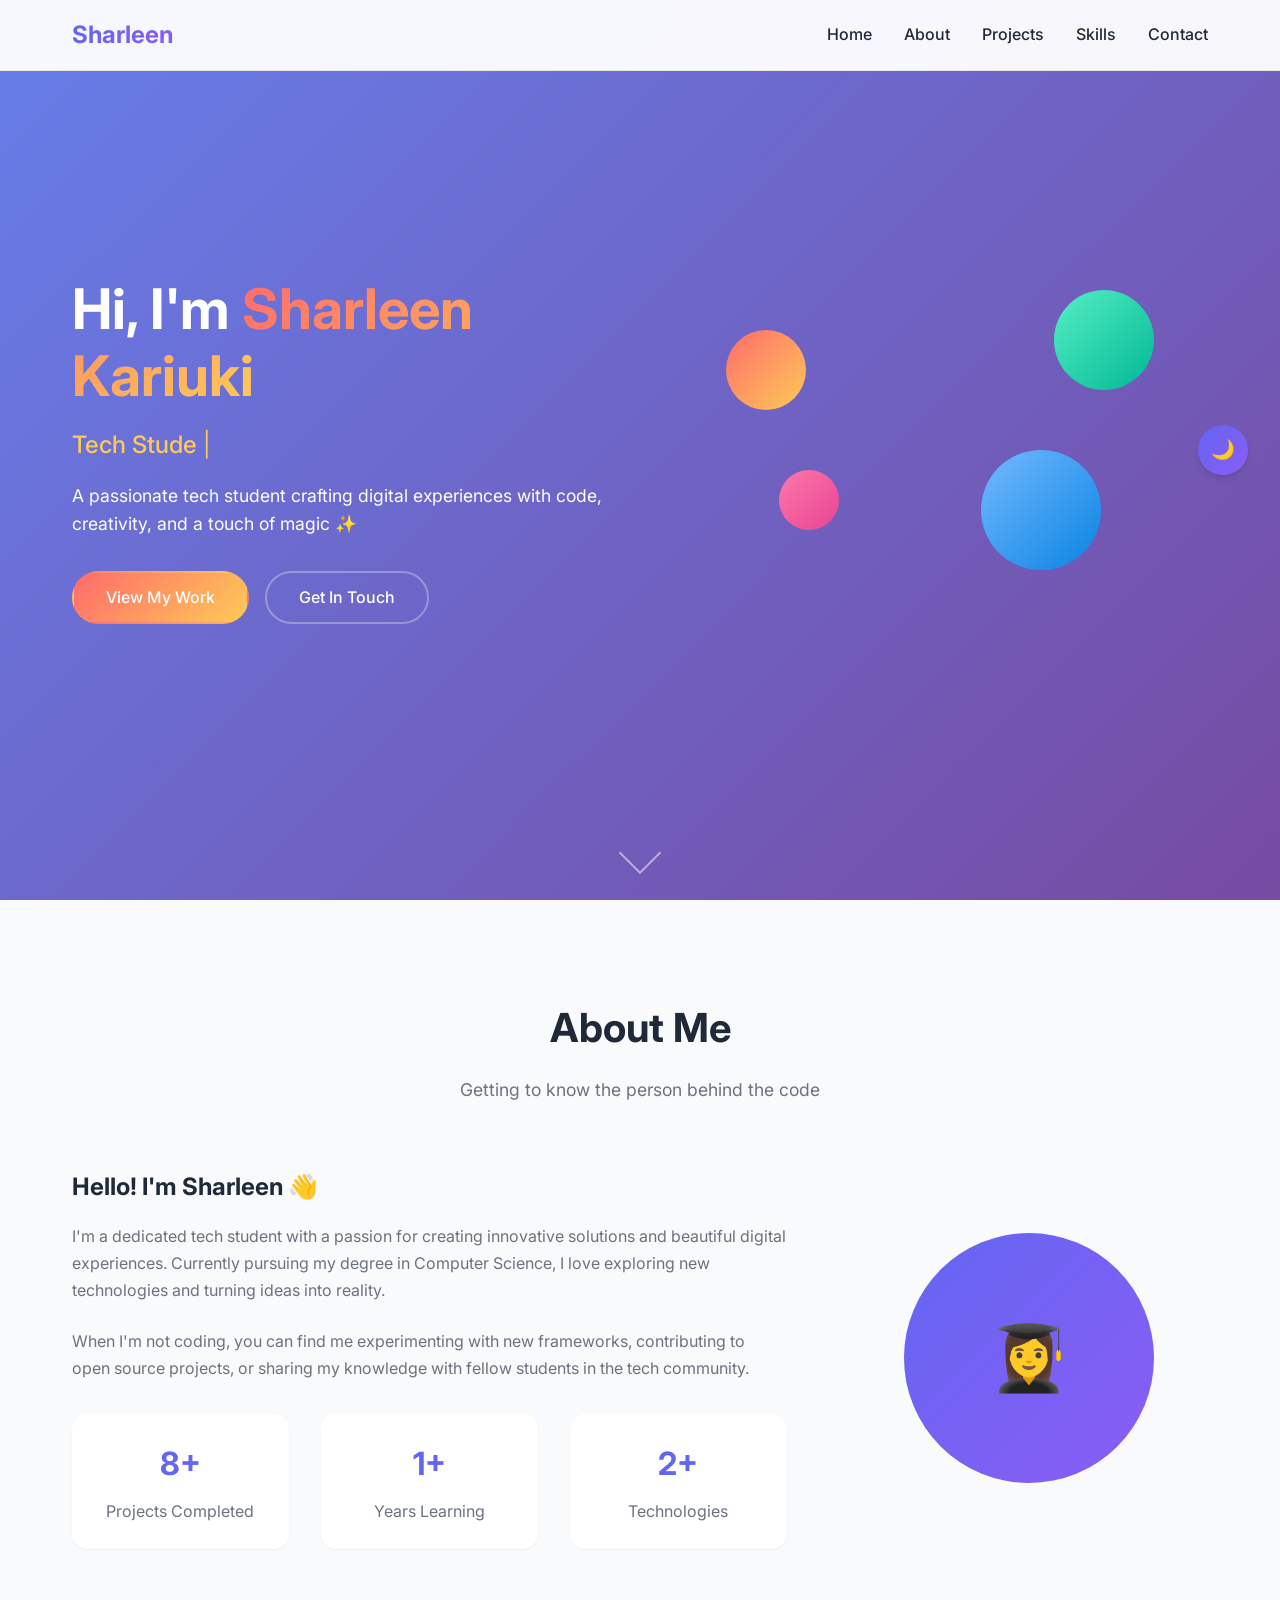
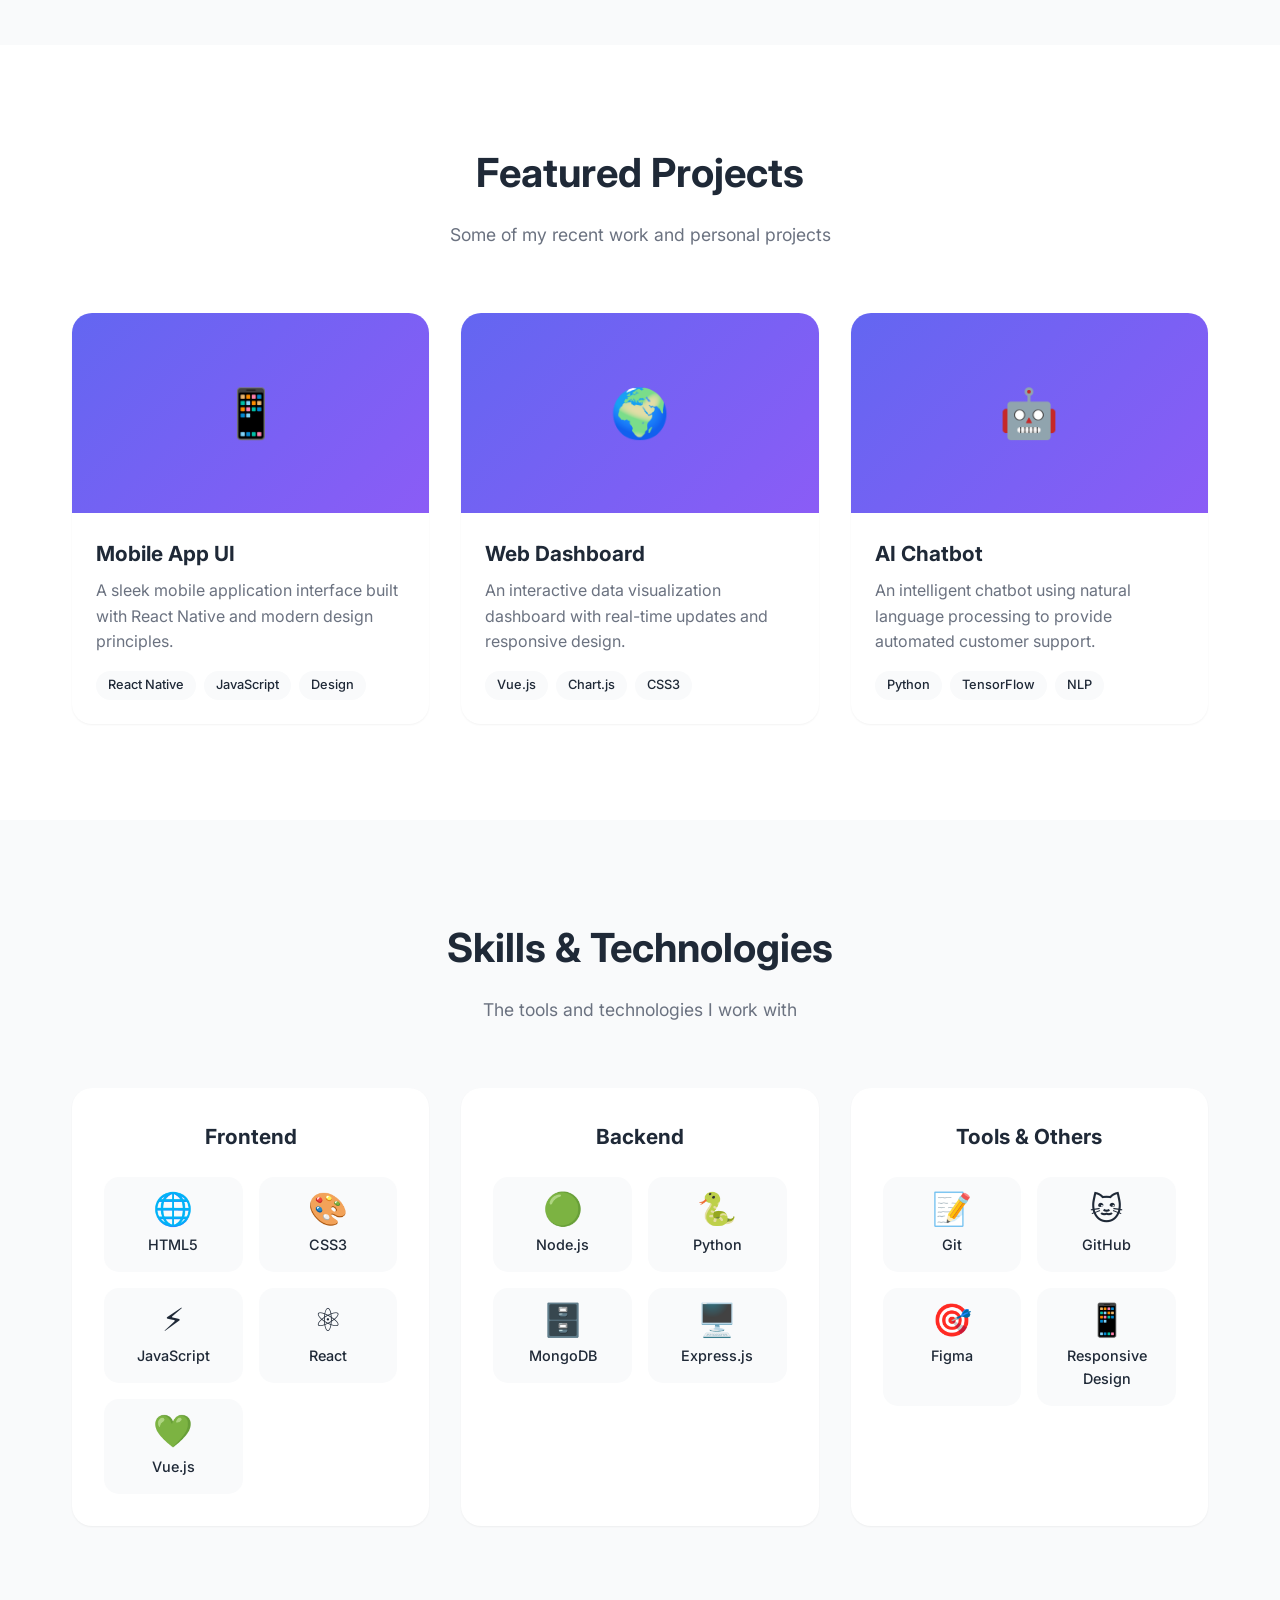
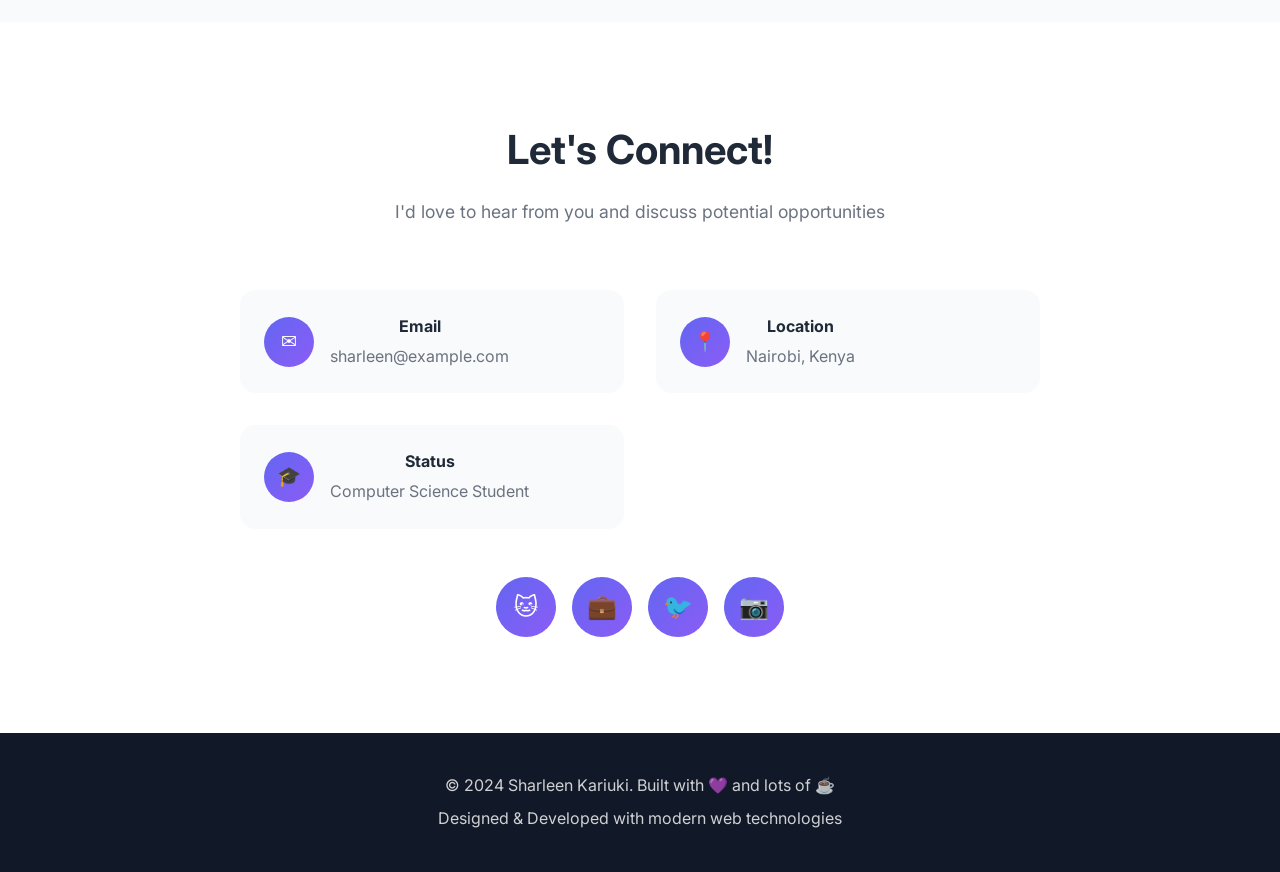
==== index.html @ a19743d8 "Complete modern portfolio website with animations and responsive design Co-authored-by: Sharleen-Kar" ====
<!DOCTYPE html>
<html lang="en">
<head>
    <meta charset="UTF-8">
    <meta name="viewport" content="width=device-width, initial-scale=1.0">
    <title>Sharleen Kariuki - Tech Student Portfolio</title>
    <link rel="stylesheet" href="styles.css">
    <link rel="preconnect" href="https://fonts.googleapis.com">
    <link rel="preconnect" href="https://fonts.gstatic.com" crossorigin>
    <link href="https://fonts.googleapis.com/css2?family=Inter:wght@300;400;500;600;700&display=swap" rel="stylesheet">
    <link rel="stylesheet" href="https://cdnjs.cloudflare.com/ajax/libs/font-awesome/6.0.0/css/all.min.css">
    <style>
        /* Fallback icons using Unicode symbols */
        .fab, .fas { font-family: system-ui, -apple-system, sans-serif; }
        .fa-html5:before { content: "🌐"; }
        .fa-css3-alt:before { content: "🎨"; }
        .fa-js:before { content: "⚡"; }
        .fa-react:before { content: "⚛️"; }
        .fa-vue:before { content: "💚"; }
        .fa-node-js:before { content: "🟢"; }
        .fa-python:before { content: "🐍"; }
        .fa-database:before { content: "🗄️"; }
        .fa-server:before { content: "🖥️"; }
        .fa-git-alt:before { content: "📝"; }
        .fa-github:before { content: "🐱"; }
        .fa-figma:before { content: "🎯"; }
        .fa-mobile-alt:before { content: "📱"; }
        .fa-globe:before { content: "🌍"; }
        .fa-robot:before { content: "🤖"; }
        .fa-envelope:before { content: "✉️"; }
        .fa-map-marker-alt:before { content: "📍"; }
        .fa-graduation-cap:before { content: "🎓"; }
        .fa-linkedin:before { content: "💼"; }
        .fa-twitter:before { content: "🐦"; }
        .fa-instagram:before { content: "📷"; }
        .fa-external-link-alt:before { content: "↗️"; }
        .fa-user-graduate:before { content: "👩‍🎓"; }
        .fa-arrow-up:before { content: "↑"; }
        .fa-moon:before { content: "🌙"; }
        .fa-sun:before { content: "☀️"; }
    </style>
</head>
<body>
    <!-- Navigation -->
    <nav class="navbar">
        <div class="nav-container">
            <div class="nav-logo">
                <span class="logo-text">Sharleen</span>
            </div>
            <ul class="nav-menu">
                <li class="nav-item">
                    <a href="#home" class="nav-link">Home</a>
                </li>
                <li class="nav-item">
                    <a href="#about" class="nav-link">About</a>
                </li>
                <li class="nav-item">
                    <a href="#projects" class="nav-link">Projects</a>
                </li>
                <li class="nav-item">
                    <a href="#skills" class="nav-link">Skills</a>
                </li>
                <li class="nav-item">
                    <a href="#contact" class="nav-link">Contact</a>
                </li>
            </ul>
            <div class="hamburger">
                <span class="bar"></span>
                <span class="bar"></span>
                <span class="bar"></span>
            </div>
        </div>
    </nav>

    <!-- Hero Section -->
    <section id="home" class="hero">
        <div class="hero-container">
            <div class="hero-content">
                <h1 class="hero-title">
                    Hi, I'm <span class="gradient-text">Sharleen Kariuki</span>
                </h1>
                <div class="hero-subtitle">
                    <span class="typing-text"></span>
                    <span class="cursor">|</span>
                </div>
                <p class="hero-description">
                    A passionate tech student crafting digital experiences with code, creativity, and a touch of magic ✨
                </p>
                <div class="hero-buttons">
                    <a href="#projects" class="btn btn-primary">View My Work</a>
                    <a href="#contact" class="btn btn-secondary">Get In Touch</a>
                </div>
            </div>
            <div class="hero-visual">
                <div class="floating-shapes">
                    <div class="shape shape-1"></div>
                    <div class="shape shape-2"></div>
                    <div class="shape shape-3"></div>
                    <div class="shape shape-4"></div>
                </div>
            </div>
        </div>
        <div class="scroll-indicator">
            <div class="scroll-arrow"></div>
        </div>
    </section>

    <!-- About Section -->
    <section id="about" class="about">
        <div class="container">
            <div class="section-header">
                <h2 class="section-title">About Me</h2>
                <p class="section-subtitle">Getting to know the person behind the code</p>
            </div>
            <div class="about-content">
                <div class="about-text">
                    <h3>Hello! I'm Sharleen 👋</h3>
                    <p>
                        I'm a dedicated tech student with a passion for creating innovative solutions and beautiful digital experiences. 
                        Currently pursuing my degree in Computer Science, I love exploring new technologies and turning ideas into reality.
                    </p>
                    <p>
                        When I'm not coding, you can find me experimenting with new frameworks, contributing to open source projects, 
                        or sharing my knowledge with fellow students in the tech community.
                    </p>
                    <div class="about-stats">
                        <div class="stat">
                            <h4>15+</h4>
                            <p>Projects Completed</p>
                        </div>
                        <div class="stat">
                            <h4>3+</h4>
                            <p>Years Learning</p>
                        </div>
                        <div class="stat">
                            <h4>5+</h4>
                            <p>Technologies</p>
                        </div>
                    </div>
                </div>
                <div class="about-image">
                    <div class="image-placeholder">
                        <i class="fas fa-user-graduate"></i>
                    </div>
                </div>
            </div>
        </div>
    </section>

    <!-- Projects Section -->
    <section id="projects" class="projects">
        <div class="container">
            <div class="section-header">
                <h2 class="section-title">Featured Projects</h2>
                <p class="section-subtitle">Some of my recent work and personal projects</p>
            </div>
            <div class="projects-grid">
                <div class="project-card">
                    <div class="project-image">
                        <div class="project-overlay">
                            <div class="project-links">
                                <a href="#" class="project-link"><i class="fab fa-github"></i></a>
                                <a href="#" class="project-link"><i class="fas fa-external-link-alt"></i></a>
                            </div>
                        </div>
                        <div class="project-placeholder">
                            <i class="fas fa-mobile-alt"></i>
                        </div>
                    </div>
                    <div class="project-content">
                        <h3>Mobile App UI</h3>
                        <p>A sleek mobile application interface built with React Native and modern design principles.</p>
                        <div class="project-tech">
                            <span class="tech-tag">React Native</span>
                            <span class="tech-tag">JavaScript</span>
                            <span class="tech-tag">Design</span>
                        </div>
                    </div>
                </div>

                <div class="project-card">
                    <div class="project-image">
                        <div class="project-overlay">
                            <div class="project-links">
                                <a href="#" class="project-link"><i class="fab fa-github"></i></a>
                                <a href="#" class="project-link"><i class="fas fa-external-link-alt"></i></a>
                            </div>
                        </div>
                        <div class="project-placeholder">
                            <i class="fas fa-globe"></i>
                        </div>
                    </div>
                    <div class="project-content">
                        <h3>Web Dashboard</h3>
                        <p>An interactive data visualization dashboard with real-time updates and responsive design.</p>
                        <div class="project-tech">
                            <span class="tech-tag">Vue.js</span>
                            <span class="tech-tag">Chart.js</span>
                            <span class="tech-tag">CSS3</span>
                        </div>
                    </div>
                </div>

                <div class="project-card">
                    <div class="project-image">
                        <div class="project-overlay">
                            <div class="project-links">
                                <a href="#" class="project-link"><i class="fab fa-github"></i></a>
                                <a href="#" class="project-link"><i class="fas fa-external-link-alt"></i></a>
                            </div>
                        </div>
                        <div class="project-placeholder">
                            <i class="fas fa-robot"></i>
                        </div>
                    </div>
                    <div class="project-content">
                        <h3>AI Chatbot</h3>
                        <p>An intelligent chatbot using natural language processing to provide automated customer support.</p>
                        <div class="project-tech">
                            <span class="tech-tag">Python</span>
                            <span class="tech-tag">TensorFlow</span>
                            <span class="tech-tag">NLP</span>
                        </div>
                    </div>
                </div>
            </div>
        </div>
    </section>

    <!-- Skills Section -->
    <section id="skills" class="skills">
        <div class="container">
            <div class="section-header">
                <h2 class="section-title">Skills & Technologies</h2>
                <p class="section-subtitle">The tools and technologies I work with</p>
            </div>
            <div class="skills-grid">
                <div class="skill-category">
                    <h3>Frontend</h3>
                    <div class="skill-items">
                        <div class="skill-item">
                            <i class="fab fa-html5"></i>
                            <span>HTML5</span>
                        </div>
                        <div class="skill-item">
                            <i class="fab fa-css3-alt"></i>
                            <span>CSS3</span>
                        </div>
                        <div class="skill-item">
                            <i class="fab fa-js"></i>
                            <span>JavaScript</span>
                        </div>
                        <div class="skill-item">
                            <i class="fab fa-react"></i>
                            <span>React</span>
                        </div>
                        <div class="skill-item">
                            <i class="fab fa-vue"></i>
                            <span>Vue.js</span>
                        </div>
                    </div>
                </div>
                <div class="skill-category">
                    <h3>Backend</h3>
                    <div class="skill-items">
                        <div class="skill-item">
                            <i class="fab fa-node-js"></i>
                            <span>Node.js</span>
                        </div>
                        <div class="skill-item">
                            <i class="fab fa-python"></i>
                            <span>Python</span>
                        </div>
                        <div class="skill-item">
                            <i class="fas fa-database"></i>
                            <span>MongoDB</span>
                        </div>
                        <div class="skill-item">
                            <i class="fas fa-server"></i>
                            <span>Express.js</span>
                        </div>
                    </div>
                </div>
                <div class="skill-category">
                    <h3>Tools & Others</h3>
                    <div class="skill-items">
                        <div class="skill-item">
                            <i class="fab fa-git-alt"></i>
                            <span>Git</span>
                        </div>
                        <div class="skill-item">
                            <i class="fab fa-github"></i>
                            <span>GitHub</span>
                        </div>
                        <div class="skill-item">
                            <i class="fab fa-figma"></i>
                            <span>Figma</span>
                        </div>
                        <div class="skill-item">
                            <i class="fas fa-mobile-alt"></i>
                            <span>Responsive Design</span>
                        </div>
                    </div>
                </div>
            </div>
        </div>
    </section>

    <!-- Contact Section -->
    <section id="contact" class="contact">
        <div class="container">
            <div class="section-header">
                <h2 class="section-title">Let's Connect!</h2>
                <p class="section-subtitle">I'd love to hear from you and discuss potential opportunities</p>
            </div>
            <div class="contact-content">
                <div class="contact-info">
                    <div class="contact-item">
                        <i class="fas fa-envelope"></i>
                        <div>
                            <h4>Email</h4>
                            <p>sharleen@example.com</p>
                        </div>
                    </div>
                    <div class="contact-item">
                        <i class="fas fa-map-marker-alt"></i>
                        <div>
                            <h4>Location</h4>
                            <p>Nairobi, Kenya</p>
                        </div>
                    </div>
                    <div class="contact-item">
                        <i class="fas fa-graduation-cap"></i>
                        <div>
                            <h4>Status</h4>
                            <p>Computer Science Student</p>
                        </div>
                    </div>
                </div>
                <div class="social-links">
                    <a href="#" class="social-link">
                        <i class="fab fa-github"></i>
                    </a>
                    <a href="#" class="social-link">
                        <i class="fab fa-linkedin"></i>
                    </a>
                    <a href="#" class="social-link">
                        <i class="fab fa-twitter"></i>
                    </a>
                    <a href="#" class="social-link">
                        <i class="fab fa-instagram"></i>
                    </a>
                </div>
            </div>
        </div>
    </section>

    <!-- Footer -->
    <footer class="footer">
        <div class="container">
            <div class="footer-content">
                <p>&copy; 2024 Sharleen Kariuki. Built with 💜 and lots of ☕</p>
                <p>Designed & Developed with modern web technologies</p>
            </div>
        </div>
    </footer>

    <script src="script.js"></script>
</body>
</html>
---- styles.css ----
/* CSS Custom Properties */
:root {
    --primary-color: #6366f1;
    --secondary-color: #8b5cf6;
    --accent-color: #ec4899;
    --text-primary: #1f2937;
    --text-secondary: #6b7280;
    --text-light: #9ca3af;
    --bg-primary: #ffffff;
    --bg-secondary: #f9fafb;
    --bg-dark: #111827;
    --border-color: #e5e7eb;
    --shadow-sm: 0 1px 2px 0 rgb(0 0 0 / 0.05);
    --shadow-md: 0 4px 6px -1px rgb(0 0 0 / 0.1), 0 2px 4px -2px rgb(0 0 0 / 0.1);
    --shadow-lg: 0 10px 15px -3px rgb(0 0 0 / 0.1), 0 4px 6px -4px rgb(0 0 0 / 0.1);
    --shadow-xl: 0 20px 25px -5px rgb(0 0 0 / 0.1), 0 8px 10px -6px rgb(0 0 0 / 0.1);
    --gradient-primary: linear-gradient(135deg, var(--primary-color) 0%, var(--secondary-color) 100%);
    --gradient-accent: linear-gradient(135deg, var(--secondary-color) 0%, var(--accent-color) 100%);
    --transition: all 0.3s cubic-bezier(0.4, 0, 0.2, 1);
    --font-family: 'Inter', -apple-system, BlinkMacSystemFont, 'Segoe UI', Roboto, Oxygen, Ubuntu, Cantarell, sans-serif;
}

/* Reset and Base Styles */
* {
    margin: 0;
    padding: 0;
    box-sizing: border-box;
}

html {
    scroll-behavior: smooth;
}

body {
    font-family: var(--font-family);
    line-height: 1.6;
    color: var(--text-primary);
    background-color: var(--bg-primary);
    overflow-x: hidden;
}

.container {
    max-width: 1200px;
    margin: 0 auto;
    padding: 0 2rem;
}

/* Navigation */
.navbar {
    position: fixed;
    top: 0;
    width: 100%;
    background: rgba(255, 255, 255, 0.95);
    backdrop-filter: blur(10px);
    border-bottom: 1px solid var(--border-color);
    z-index: 1000;
    transition: var(--transition);
}

.navbar.scrolled {
    background: rgba(255, 255, 255, 0.98);
    box-shadow: var(--shadow-md);
}

.nav-container {
    max-width: 1200px;
    margin: 0 auto;
    padding: 0 2rem;
    display: flex;
    justify-content: space-between;
    align-items: center;
    height: 70px;
}

.logo-text {
    font-size: 1.5rem;
    font-weight: 700;
    background: var(--gradient-primary);
    -webkit-background-clip: text;
    -webkit-text-fill-color: transparent;
    background-clip: text;
}

.nav-menu {
    display: flex;
    list-style: none;
    gap: 2rem;
}

.nav-link {
    text-decoration: none;
    color: var(--text-primary);
    font-weight: 500;
    transition: var(--transition);
    position: relative;
}

.nav-link:hover {
    color: var(--primary-color);
}

.nav-link::after {
    content: '';
    position: absolute;
    bottom: -5px;
    left: 0;
    width: 0;
    height: 2px;
    background: var(--gradient-primary);
    transition: var(--transition);
}

.nav-link:hover::after {
    width: 100%;
}

.hamburger {
    display: none;
    flex-direction: column;
    cursor: pointer;
}

.bar {
    width: 25px;
    height: 3px;
    background-color: var(--text-primary);
    margin: 3px 0;
    transition: var(--transition);
}

/* Hero Section */
.hero {
    min-height: 100vh;
    display: flex;
    align-items: center;
    position: relative;
    background: linear-gradient(135deg, #667eea 0%, #764ba2 100%);
    color: white;
    overflow: hidden;
}

.hero-container {
    max-width: 1200px;
    margin: 0 auto;
    padding: 0 2rem;
    display: grid;
    grid-template-columns: 1fr 1fr;
    gap: 4rem;
    align-items: center;
}

.hero-title {
    font-size: 3.5rem;
    font-weight: 700;
    line-height: 1.2;
    margin-bottom: 1rem;
    animation: fadeInUp 0.8s ease-out;
}

.gradient-text {
    background: linear-gradient(135deg, #ff6b6b 0%, #feca57 100%);
    -webkit-background-clip: text;
    -webkit-text-fill-color: transparent;
    background-clip: text;
}

.hero-subtitle {
    font-size: 1.5rem;
    margin-bottom: 1.5rem;
    height: 2rem;
    animation: fadeInUp 0.8s ease-out 0.2s both;
}

.typing-text {
    color: #feca57;
    font-weight: 500;
}

.cursor {
    animation: blink 1s infinite;
    color: #feca57;
}

.hero-description {
    font-size: 1.1rem;
    margin-bottom: 2rem;
    opacity: 0.9;
    animation: fadeInUp 0.8s ease-out 0.4s both;
}

.hero-buttons {
    display: flex;
    gap: 1rem;
    animation: fadeInUp 0.8s ease-out 0.6s both;
}

.btn {
    display: inline-block;
    padding: 0.75rem 2rem;
    border-radius: 50px;
    text-decoration: none;
    font-weight: 500;
    transition: var(--transition);
    border: 2px solid transparent;
    cursor: pointer;
    text-align: center;
}

.btn-primary {
    background: linear-gradient(135deg, #ff6b6b 0%, #feca57 100%);
    color: white;
}

.btn-primary:hover {
    transform: translateY(-2px);
    box-shadow: var(--shadow-lg);
}

.btn-secondary {
    border: 2px solid rgba(255, 255, 255, 0.3);
    color: white;
}

.btn-secondary:hover {
    background: rgba(255, 255, 255, 0.1);
    transform: translateY(-2px);
}

/* Floating Shapes */
.hero-visual {
    position: relative;
    height: 400px;
    animation: fadeInRight 0.8s ease-out 0.8s both;
}

.floating-shapes {
    position: relative;
    width: 100%;
    height: 100%;
}

.shape {
    position: absolute;
    border-radius: 50%;
    animation: float 6s ease-in-out infinite;
}

.shape-1 {
    width: 80px;
    height: 80px;
    background: linear-gradient(135deg, #ff6b6b, #feca57);
    top: 20%;
    left: 10%;
    animation-delay: -1s;
}

.shape-2 {
    width: 120px;
    height: 120px;
    background: linear-gradient(135deg, #74b9ff, #0984e3);
    top: 50%;
    right: 20%;
    animation-delay: -3s;
}

.shape-3 {
    width: 60px;
    height: 60px;
    background: linear-gradient(135deg, #fd79a8, #e84393);
    bottom: 30%;
    left: 20%;
    animation-delay: -2s;
}

.shape-4 {
    width: 100px;
    height: 100px;
    background: linear-gradient(135deg, #55efc4, #00b894);
    top: 10%;
    right: 10%;
    animation-delay: -4s;
}

.scroll-indicator {
    position: absolute;
    bottom: 2rem;
    left: 50%;
    transform: translateX(-50%);
    animation: bounce 2s infinite;
}

.scroll-arrow {
    width: 30px;
    height: 30px;
    border: 2px solid rgba(255, 255, 255, 0.5);
    border-top: none;
    border-left: none;
    transform: rotate(45deg);
}

/* Section Styles */
.section-header {
    text-align: center;
    margin-bottom: 4rem;
}

.section-title {
    font-size: 2.5rem;
    font-weight: 700;
    margin-bottom: 1rem;
    color: var(--text-primary);
}

.section-subtitle {
    font-size: 1.1rem;
    color: var(--text-secondary);
    max-width: 600px;
    margin: 0 auto;
}

/* About Section */
.about {
    padding: 6rem 0;
    background: var(--bg-secondary);
}

.about-content {
    display: grid;
    grid-template-columns: 2fr 1fr;
    gap: 4rem;
    align-items: center;
}

.about-text h3 {
    font-size: 1.5rem;
    margin-bottom: 1rem;
    color: var(--text-primary);
}

.about-text p {
    margin-bottom: 1.5rem;
    color: var(--text-secondary);
    line-height: 1.7;
}

.about-stats {
    display: grid;
    grid-template-columns: repeat(3, 1fr);
    gap: 2rem;
    margin-top: 2rem;
}

.stat {
    text-align: center;
    padding: 1.5rem;
    background: white;
    border-radius: 15px;
    box-shadow: var(--shadow-sm);
    transition: var(--transition);
}

.stat:hover {
    transform: translateY(-5px);
    box-shadow: var(--shadow-md);
}

.stat h4 {
    font-size: 2rem;
    font-weight: 700;
    color: var(--primary-color);
    margin-bottom: 0.5rem;
}

.stat p {
    color: var(--text-secondary);
    margin: 0;
}

.about-image {
    display: flex;
    justify-content: center;
    align-items: center;
}

.image-placeholder {
    width: 250px;
    height: 250px;
    background: var(--gradient-primary);
    border-radius: 50%;
    display: flex;
    align-items: center;
    justify-content: center;
    color: white;
    font-size: 4rem;
    animation: pulse 2s ease-in-out infinite alternate;
}

/* Projects Section */
.projects {
    padding: 6rem 0;
}

.projects-grid {
    display: grid;
    grid-template-columns: repeat(auto-fit, minmax(350px, 1fr));
    gap: 2rem;
}

.project-card {
    background: white;
    border-radius: 20px;
    overflow: hidden;
    box-shadow: var(--shadow-sm);
    transition: var(--transition);
}

.project-card:hover {
    transform: translateY(-10px);
    box-shadow: var(--shadow-xl);
}

.project-image {
    position: relative;
    height: 200px;
    background: var(--gradient-primary);
    overflow: hidden;
}

.project-placeholder {
    display: flex;
    align-items: center;
    justify-content: center;
    height: 100%;
    color: white;
    font-size: 3rem;
}

.project-overlay {
    position: absolute;
    top: 0;
    left: 0;
    right: 0;
    bottom: 0;
    background: rgba(0, 0, 0, 0.8);
    display: flex;
    align-items: center;
    justify-content: center;
    opacity: 0;
    transition: var(--transition);
}

.project-card:hover .project-overlay {
    opacity: 1;
}

.project-links {
    display: flex;
    gap: 1rem;
}

.project-link {
    width: 50px;
    height: 50px;
    background: white;
    color: var(--text-primary);
    border-radius: 50%;
    display: flex;
    align-items: center;
    justify-content: center;
    text-decoration: none;
    font-size: 1.2rem;
    transition: var(--transition);
}

.project-link:hover {
    background: var(--primary-color);
    color: white;
    transform: scale(1.1);
}

.project-content {
    padding: 1.5rem;
}

.project-content h3 {
    font-size: 1.3rem;
    margin-bottom: 0.5rem;
    color: var(--text-primary);
}

.project-content p {
    color: var(--text-secondary);
    margin-bottom: 1rem;
    line-height: 1.6;
}

.project-tech {
    display: flex;
    flex-wrap: wrap;
    gap: 0.5rem;
}

.tech-tag {
    background: var(--bg-secondary);
    color: var(--text-primary);
    padding: 0.25rem 0.75rem;
    border-radius: 15px;
    font-size: 0.8rem;
    font-weight: 500;
}

/* Skills Section */
.skills {
    padding: 6rem 0;
    background: var(--bg-secondary);
}

.skills-grid {
    display: grid;
    grid-template-columns: repeat(auto-fit, minmax(300px, 1fr));
    gap: 2rem;
}

.skill-category {
    background: white;
    padding: 2rem;
    border-radius: 20px;
    box-shadow: var(--shadow-sm);
    transition: var(--transition);
}

.skill-category:hover {
    transform: translateY(-5px);
    box-shadow: var(--shadow-md);
}

.skill-category h3 {
    font-size: 1.3rem;
    margin-bottom: 1.5rem;
    color: var(--text-primary);
    text-align: center;
}

.skill-items {
    display: grid;
    grid-template-columns: repeat(auto-fit, minmax(120px, 1fr));
    gap: 1rem;
}

.skill-item {
    display: flex;
    flex-direction: column;
    align-items: center;
    padding: 1rem;
    border-radius: 15px;
    background: var(--bg-secondary);
    transition: var(--transition);
    cursor: pointer;
}

.skill-item:hover {
    background: var(--gradient-primary);
    color: white;
    transform: scale(1.05);
}

.skill-item i {
    font-size: 2rem;
    margin-bottom: 0.5rem;
}

.skill-item span {
    font-size: 0.9rem;
    font-weight: 500;
    text-align: center;
}

/* Contact Section */
.contact {
    padding: 6rem 0;
}

.contact-content {
    max-width: 800px;
    margin: 0 auto;
    text-align: center;
}

.contact-info {
    display: grid;
    grid-template-columns: repeat(auto-fit, minmax(250px, 1fr));
    gap: 2rem;
    margin-bottom: 3rem;
}

.contact-item {
    display: flex;
    align-items: center;
    gap: 1rem;
    padding: 1.5rem;
    background: var(--bg-secondary);
    border-radius: 15px;
    transition: var(--transition);
}

.contact-item:hover {
    transform: translateY(-3px);
    box-shadow: var(--shadow-md);
}

.contact-item i {
    width: 50px;
    height: 50px;
    background: var(--gradient-primary);
    color: white;
    border-radius: 50%;
    display: flex;
    align-items: center;
    justify-content: center;
    font-size: 1.2rem;
}

.contact-item h4 {
    color: var(--text-primary);
    margin-bottom: 0.25rem;
}

.contact-item p {
    color: var(--text-secondary);
    margin: 0;
}

.social-links {
    display: flex;
    justify-content: center;
    gap: 1rem;
}

.social-link {
    width: 60px;
    height: 60px;
    background: var(--gradient-primary);
    color: white;
    border-radius: 50%;
    display: flex;
    align-items: center;
    justify-content: center;
    text-decoration: none;
    font-size: 1.5rem;
    transition: var(--transition);
}

.social-link:hover {
    transform: scale(1.1) rotate(5deg);
    box-shadow: var(--shadow-lg);
}

/* Footer */
.footer {
    padding: 2rem 0;
    background: var(--bg-dark);
    color: white;
    text-align: center;
}

.footer-content p {
    margin: 0.5rem 0;
    opacity: 0.8;
}

/* Animations */
@keyframes fadeInUp {
    from {
        opacity: 0;
        transform: translateY(30px);
    }
    to {
        opacity: 1;
        transform: translateY(0);
    }
}

@keyframes fadeInRight {
    from {
        opacity: 0;
        transform: translateX(30px);
    }
    to {
        opacity: 1;
        transform: translateX(0);
    }
}

@keyframes float {
    0%, 100% {
        transform: translateY(0px);
    }
    50% {
        transform: translateY(-20px);
    }
}

@keyframes bounce {
    0%, 20%, 50%, 80%, 100% {
        transform: translateX(-50%) translateY(0);
    }
    40% {
        transform: translateX(-50%) translateY(-10px);
    }
    60% {
        transform: translateX(-50%) translateY(-5px);
    }
}

@keyframes blink {
    0%, 50% {
        opacity: 1;
    }
    51%, 100% {
        opacity: 0;
    }
}

@keyframes pulse {
    0% {
        transform: scale(1);
    }
    100% {
        transform: scale(1.05);
    }
}

/* Intersection Observer Animations */
.fade-in {
    opacity: 0;
    transform: translateY(30px);
    transition: all 0.8s ease-out;
}

.fade-in.visible {
    opacity: 1;
    transform: translateY(0);
}

.slide-in-left {
    opacity: 0;
    transform: translateX(-50px);
    transition: all 0.8s ease-out;
}

.slide-in-left.visible {
    opacity: 1;
    transform: translateX(0);
}

.slide-in-right {
    opacity: 0;
    transform: translateX(50px);
    transition: all 0.8s ease-out;
}

.slide-in-right.visible {
    opacity: 1;
    transform: translateX(0);
}

/* Responsive Design */
@media (max-width: 768px) {
    .hamburger {
        display: flex;
    }
    
    .nav-menu {
        position: fixed;
        left: -100%;
        top: 70px;
        flex-direction: column;
        background-color: white;
        width: 100%;
        text-align: center;
        transition: 0.3s;
        box-shadow: var(--shadow-md);
        padding: 2rem 0;
    }
    
    .nav-menu.active {
        left: 0;
    }
    
    .hamburger.active .bar:nth-child(2) {
        opacity: 0;
    }
    
    .hamburger.active .bar:nth-child(1) {
        transform: translateY(8px) rotate(45deg);
    }
    
    .hamburger.active .bar:nth-child(3) {
        transform: translateY(-8px) rotate(-45deg);
    }
    
    .hero-container {
        grid-template-columns: 1fr;
        text-align: center;
        gap: 2rem;
    }
    
    .hero-title {
        font-size: 2.5rem;
    }
    
    .hero-subtitle {
        font-size: 1.2rem;
    }
    
    .about-content {
        grid-template-columns: 1fr;
        gap: 2rem;
        text-align: center;
    }
    
    .about-stats {
        grid-template-columns: 1fr;
    }
    
    .projects-grid {
        grid-template-columns: 1fr;
    }
    
    .skills-grid {
        grid-template-columns: 1fr;
    }
    
    .contact-info {
        grid-template-columns: 1fr;
    }
    
    .hero-buttons {
        flex-direction: column;
        align-items: center;
    }
    
    .btn {
        width: 200px;
    }
}
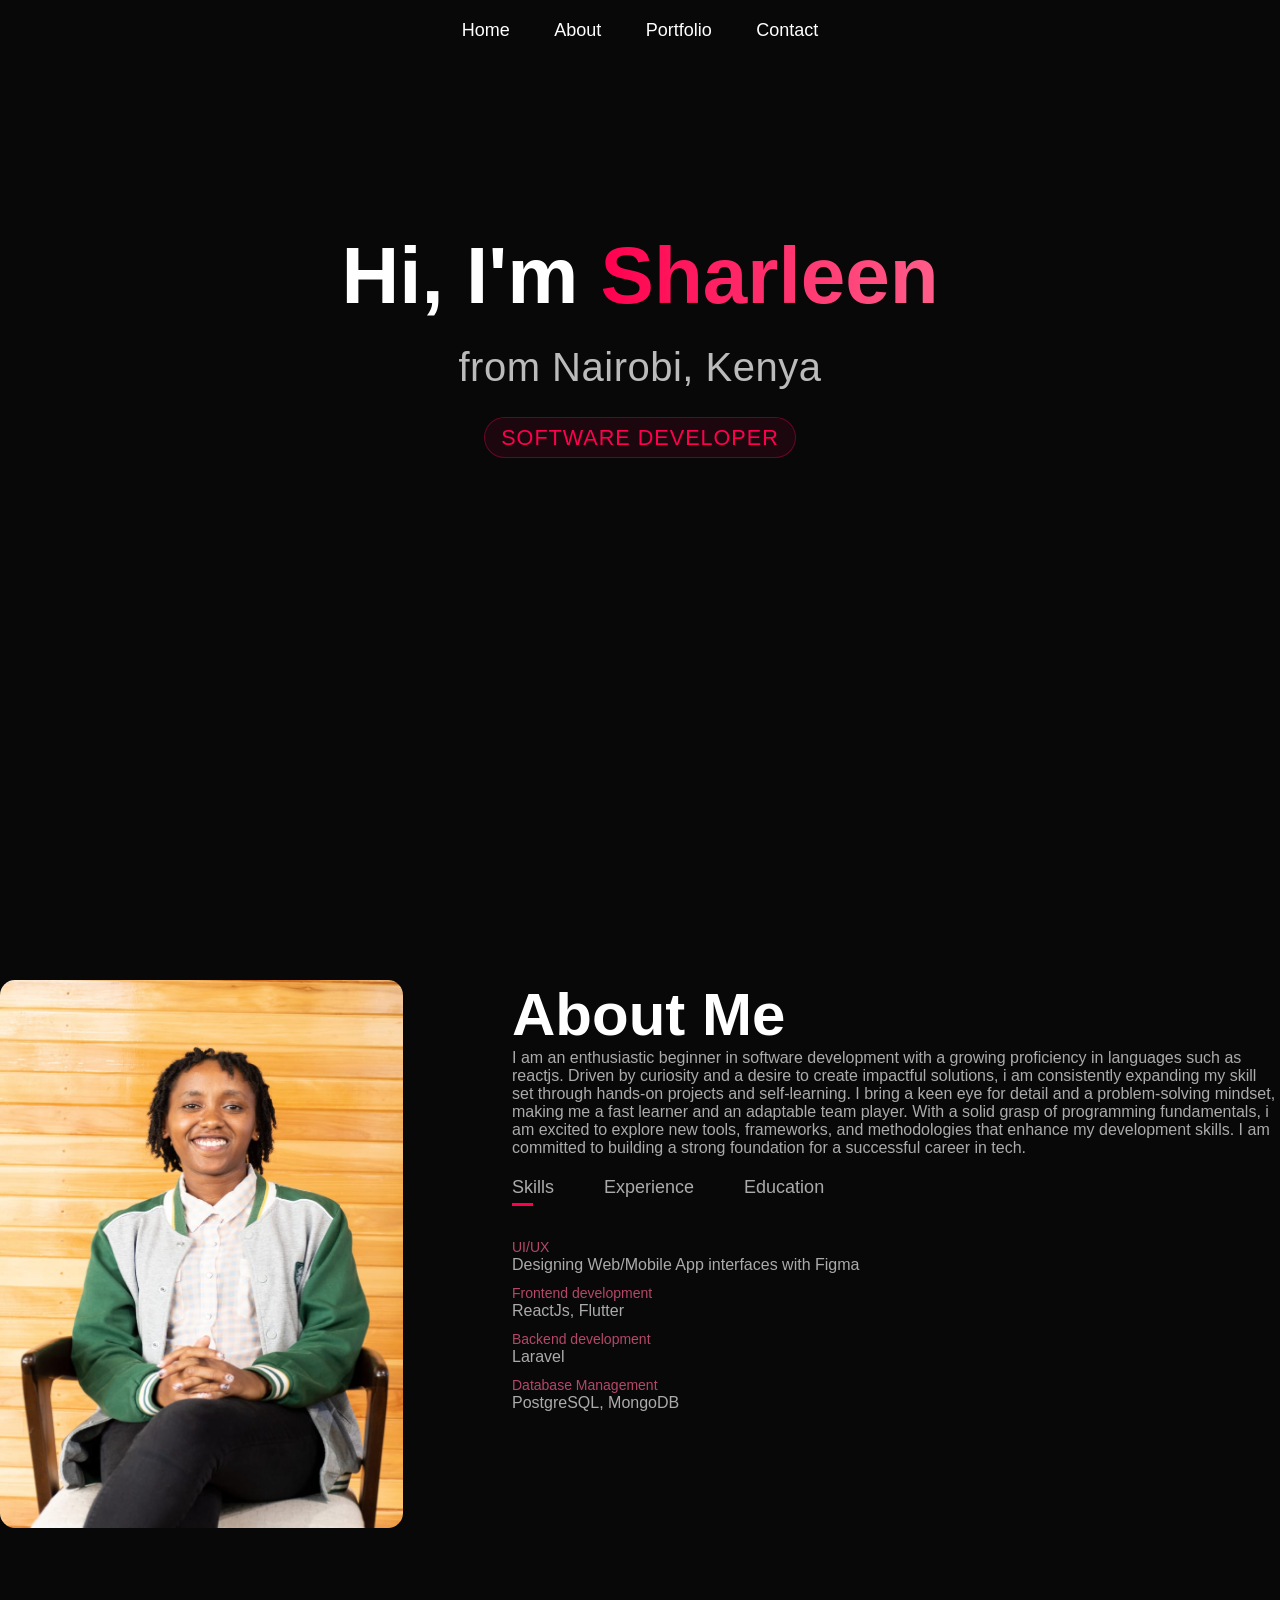
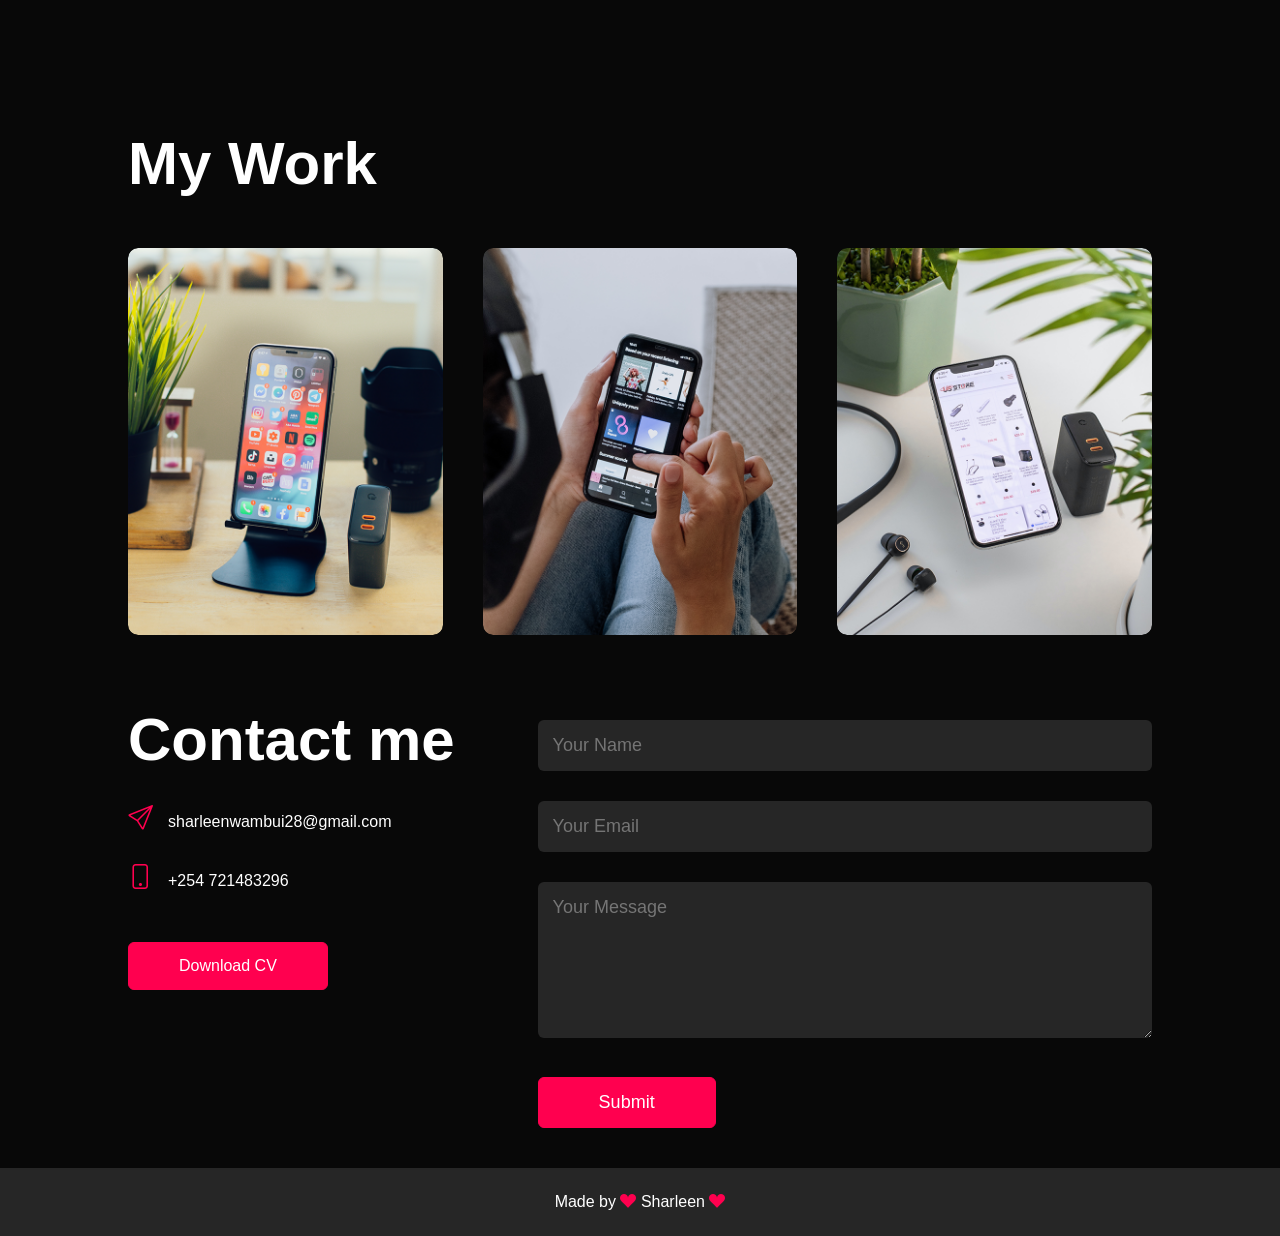
==== commit 046c83b5: "changed porfoli.html to index.html" ====
--- a/index.html
+++ b/index.html
@@ -1,370 +1,243 @@
-<!DOCTYPE html>
-<html lang="en">
-<head>
-    <meta charset="UTF-8">
-    <meta name="viewport" content="width=device-width, initial-scale=1.0">
-    <title>Sharleen Kariuki - Tech Student Portfolio</title>
-    <link rel="stylesheet" href="styles.css">
-    <link rel="preconnect" href="https://fonts.googleapis.com">
-    <link rel="preconnect" href="https://fonts.gstatic.com" crossorigin>
-    <link href="https://fonts.googleapis.com/css2?family=Inter:wght@300;400;500;600;700&display=swap" rel="stylesheet">
-    <link rel="stylesheet" href="https://cdnjs.cloudflare.com/ajax/libs/font-awesome/6.0.0/css/all.min.css">
-    <style>
-        /* Fallback icons using Unicode symbols */
-        .fab, .fas { font-family: system-ui, -apple-system, sans-serif; }
-        .fa-html5:before { content: "🌐"; }
-        .fa-css3-alt:before { content: "🎨"; }
-        .fa-js:before { content: "⚡"; }
-        .fa-react:before { content: "⚛️"; }
-        .fa-vue:before { content: "💚"; }
-        .fa-node-js:before { content: "🟢"; }
-        .fa-python:before { content: "🐍"; }
-        .fa-database:before { content: "🗄️"; }
-        .fa-server:before { content: "🖥️"; }
-        .fa-git-alt:before { content: "📝"; }
-        .fa-github:before { content: "🐱"; }
-        .fa-figma:before { content: "🎯"; }
-        .fa-mobile-alt:before { content: "📱"; }
-        .fa-globe:before { content: "🌍"; }
-        .fa-robot:before { content: "🤖"; }
-        .fa-envelope:before { content: "✉️"; }
-        .fa-map-marker-alt:before { content: "📍"; }
-        .fa-graduation-cap:before { content: "🎓"; }
-        .fa-linkedin:before { content: "💼"; }
-        .fa-twitter:before { content: "🐦"; }
-        .fa-instagram:before { content: "📷"; }
-        .fa-external-link-alt:before { content: "↗️"; }
-        .fa-user-graduate:before { content: "👩‍🎓"; }
-        .fa-arrow-up:before { content: "↑"; }
-        .fa-moon:before { content: "🌙"; }
-        .fa-sun:before { content: "☀️"; }
-    </style>
-</head>
-<body>
-    <!-- Navigation -->
-    <nav class="navbar">
-        <div class="nav-container">
-            <div class="nav-logo">
-                <span class="logo-text">Sharleen</span>
-            </div>
-            <ul class="nav-menu">
-                <li class="nav-item">
-                    <a href="#home" class="nav-link">Home</a>
-                </li>
-                <li class="nav-item">
-                    <a href="#about" class="nav-link">About</a>
-                </li>
-                <li class="nav-item">
-                    <a href="#projects" class="nav-link">Projects</a>
-                </li>
-                <li class="nav-item">
-                    <a href="#skills" class="nav-link">Skills</a>
-                </li>
-                <li class="nav-item">
-                    <a href="#contact" class="nav-link">Contact</a>
-                </li>
-            </ul>
-            <div class="hamburger">
-                <span class="bar"></span>
-                <span class="bar"></span>
-                <span class="bar"></span>
-            </div>
-        </div>
-    </nav>
-
-    <!-- Hero Section -->
-    <section id="home" class="hero">
-        <div class="hero-container">
-            <div class="hero-content">
-                <h1 class="hero-title">
-                    Hi, I'm <span class="gradient-text">Sharleen Kariuki</span>
-                </h1>
-                <div class="hero-subtitle">
-                    <span class="typing-text"></span>
-                    <span class="cursor">|</span>
-                </div>
-                <p class="hero-description">
-                    A passionate tech student crafting digital experiences with code, creativity, and a touch of magic ✨
-                </p>
-                <div class="hero-buttons">
-                    <a href="#projects" class="btn btn-primary">View My Work</a>
-                    <a href="#contact" class="btn btn-secondary">Get In Touch</a>
-                </div>
-            </div>
-            <div class="hero-visual">
-                <div class="floating-shapes">
-                    <div class="shape shape-1"></div>
-                    <div class="shape shape-2"></div>
-                    <div class="shape shape-3"></div>
-                    <div class="shape shape-4"></div>
-                </div>
-            </div>
-        </div>
-        <div class="scroll-indicator">
-            <div class="scroll-arrow"></div>
-        </div>
-    </section>
-
-    <!-- About Section -->
-    <section id="about" class="about">
-        <div class="container">
-            <div class="section-header">
-                <h2 class="section-title">About Me</h2>
-                <p class="section-subtitle">Getting to know the person behind the code</p>
-            </div>
-            <div class="about-content">
-                <div class="about-text">
-                    <h3>Hello! I'm Sharleen 👋</h3>
-                    <p>
-                        I'm a dedicated tech student with a passion for creating innovative solutions and beautiful digital experiences. 
-                        Currently pursuing my degree in Computer Science, I love exploring new technologies and turning ideas into reality.
-                    </p>
-                    <p>
-                        When I'm not coding, you can find me experimenting with new frameworks, contributing to open source projects, 
-                        or sharing my knowledge with fellow students in the tech community.
-                    </p>
-                    <div class="about-stats">
-                        <div class="stat">
-                            <h4>15+</h4>
-                            <p>Projects Completed</p>
-                        </div>
-                        <div class="stat">
-                            <h4>3+</h4>
-                            <p>Years Learning</p>
-                        </div>
-                        <div class="stat">
-                            <h4>5+</h4>
-                            <p>Technologies</p>
-                        </div>
-                    </div>
-                </div>
-                <div class="about-image">
-                    <div class="image-placeholder">
-                        <i class="fas fa-user-graduate"></i>
-                    </div>
-                </div>
-            </div>
-        </div>
-    </section>
-
-    <!-- Projects Section -->
-    <section id="projects" class="projects">
-        <div class="container">
-            <div class="section-header">
-                <h2 class="section-title">Featured Projects</h2>
-                <p class="section-subtitle">Some of my recent work and personal projects</p>
-            </div>
-            <div class="projects-grid">
-                <div class="project-card">
-                    <div class="project-image">
-                        <div class="project-overlay">
-                            <div class="project-links">
-                                <a href="#" class="project-link"><i class="fab fa-github"></i></a>
-                                <a href="#" class="project-link"><i class="fas fa-external-link-alt"></i></a>
-                            </div>
-                        </div>
-                        <div class="project-placeholder">
-                            <i class="fas fa-mobile-alt"></i>
-                        </div>
-                    </div>
-                    <div class="project-content">
-                        <h3>Mobile App UI</h3>
-                        <p>A sleek mobile application interface built with React Native and modern design principles.</p>
-                        <div class="project-tech">
-                            <span class="tech-tag">React Native</span>
-                            <span class="tech-tag">JavaScript</span>
-                            <span class="tech-tag">Design</span>
-                        </div>
-                    </div>
-                </div>
-
-                <div class="project-card">
-                    <div class="project-image">
-                        <div class="project-overlay">
-                            <div class="project-links">
-                                <a href="#" class="project-link"><i class="fab fa-github"></i></a>
-                                <a href="#" class="project-link"><i class="fas fa-external-link-alt"></i></a>
-                            </div>
-                        </div>
-                        <div class="project-placeholder">
-                            <i class="fas fa-globe"></i>
-                        </div>
-                    </div>
-                    <div class="project-content">
-                        <h3>Web Dashboard</h3>
-                        <p>An interactive data visualization dashboard with real-time updates and responsive design.</p>
-                        <div class="project-tech">
-                            <span class="tech-tag">Vue.js</span>
-                            <span class="tech-tag">Chart.js</span>
-                            <span class="tech-tag">CSS3</span>
-                        </div>
-                    </div>
-                </div>
-
-                <div class="project-card">
-                    <div class="project-image">
-                        <div class="project-overlay">
-                            <div class="project-links">
-                                <a href="#" class="project-link"><i class="fab fa-github"></i></a>
-                                <a href="#" class="project-link"><i class="fas fa-external-link-alt"></i></a>
-                            </div>
-                        </div>
-                        <div class="project-placeholder">
-                            <i class="fas fa-robot"></i>
-                        </div>
-                    </div>
-                    <div class="project-content">
-                        <h3>AI Chatbot</h3>
-                        <p>An intelligent chatbot using natural language processing to provide automated customer support.</p>
-                        <div class="project-tech">
-                            <span class="tech-tag">Python</span>
-                            <span class="tech-tag">TensorFlow</span>
-                            <span class="tech-tag">NLP</span>
-                        </div>
-                    </div>
-                </div>
-            </div>
-        </div>
-    </section>
-
-    <!-- Skills Section -->
-    <section id="skills" class="skills">
-        <div class="container">
-            <div class="section-header">
-                <h2 class="section-title">Skills & Technologies</h2>
-                <p class="section-subtitle">The tools and technologies I work with</p>
-            </div>
-            <div class="skills-grid">
-                <div class="skill-category">
-                    <h3>Frontend</h3>
-                    <div class="skill-items">
-                        <div class="skill-item">
-                            <i class="fab fa-html5"></i>
-                            <span>HTML5</span>
-                        </div>
-                        <div class="skill-item">
-                            <i class="fab fa-css3-alt"></i>
-                            <span>CSS3</span>
-                        </div>
-                        <div class="skill-item">
-                            <i class="fab fa-js"></i>
-                            <span>JavaScript</span>
-                        </div>
-                        <div class="skill-item">
-                            <i class="fab fa-react"></i>
-                            <span>React</span>
-                        </div>
-                        <div class="skill-item">
-                            <i class="fab fa-vue"></i>
-                            <span>Vue.js</span>
-                        </div>
-                    </div>
-                </div>
-                <div class="skill-category">
-                    <h3>Backend</h3>
-                    <div class="skill-items">
-                        <div class="skill-item">
-                            <i class="fab fa-node-js"></i>
-                            <span>Node.js</span>
-                        </div>
-                        <div class="skill-item">
-                            <i class="fab fa-python"></i>
-                            <span>Python</span>
-                        </div>
-                        <div class="skill-item">
-                            <i class="fas fa-database"></i>
-                            <span>MongoDB</span>
-                        </div>
-                        <div class="skill-item">
-                            <i class="fas fa-server"></i>
-                            <span>Express.js</span>
-                        </div>
-                    </div>
-                </div>
-                <div class="skill-category">
-                    <h3>Tools & Others</h3>
-                    <div class="skill-items">
-                        <div class="skill-item">
-                            <i class="fab fa-git-alt"></i>
-                            <span>Git</span>
-                        </div>
-                        <div class="skill-item">
-                            <i class="fab fa-github"></i>
-                            <span>GitHub</span>
-                        </div>
-                        <div class="skill-item">
-                            <i class="fab fa-figma"></i>
-                            <span>Figma</span>
-                        </div>
-                        <div class="skill-item">
-                            <i class="fas fa-mobile-alt"></i>
-                            <span>Responsive Design</span>
-                        </div>
-                    </div>
-                </div>
-            </div>
-        </div>
-    </section>
-
-    <!-- Contact Section -->
-    <section id="contact" class="contact">
-        <div class="container">
-            <div class="section-header">
-                <h2 class="section-title">Let's Connect!</h2>
-                <p class="section-subtitle">I'd love to hear from you and discuss potential opportunities</p>
-            </div>
-            <div class="contact-content">
-                <div class="contact-info">
-                    <div class="contact-item">
-                        <i class="fas fa-envelope"></i>
-                        <div>
-                            <h4>Email</h4>
-                            <p>sharleen@example.com</p>
-                        </div>
-                    </div>
-                    <div class="contact-item">
-                        <i class="fas fa-map-marker-alt"></i>
-                        <div>
-                            <h4>Location</h4>
-                            <p>Nairobi, Kenya</p>
-                        </div>
-                    </div>
-                    <div class="contact-item">
-                        <i class="fas fa-graduation-cap"></i>
-                        <div>
-                            <h4>Status</h4>
-                            <p>Computer Science Student</p>
-                        </div>
-                    </div>
-                </div>
-                <div class="social-links">
-                    <a href="#" class="social-link">
-                        <i class="fab fa-github"></i>
-                    </a>
-                    <a href="#" class="social-link">
-                        <i class="fab fa-linkedin"></i>
-                    </a>
-                    <a href="#" class="social-link">
-                        <i class="fab fa-twitter"></i>
-                    </a>
-                    <a href="#" class="social-link">
-                        <i class="fab fa-instagram"></i>
-                    </a>
-                </div>
-            </div>
-        </div>
-    </section>
-
-    <!-- Footer -->
-    <footer class="footer">
-        <div class="container">
-            <div class="footer-content">
-                <p>&copy; 2024 Sharleen Kariuki. Built with 💜 and lots of ☕</p>
-                <p>Designed & Developed with modern web technologies</p>
-            </div>
-        </div>
-    </footer>
-
-    <script src="script.js"></script>
-</body>
+<!DOCTYPE html>
+<html lang="en">
+<head>
+    <meta charset="UTF-8">
+    <meta http-equiv="X-UA-Compatible" content="IE=edge">
+    <meta name="viewport" content="width=device-width, initial-scale=1.0">
+    <title>Personal Portfolio Website</title>
+    <link rel="stylesheet" href="portfolio.css">
+    <link rel="stylesheet" href="https://cdn.jsdelivr.net/npm/bootstrap-icons@1.10.5/font/bootstrap-icons.css">
+</head>
+<body>
+    <div id="header">
+
+
+        <!-- Navigation Bar -->
+        <div class="container">
+            <nav>
+                <!-- <img src="personal-portfolio-img/images/logo.png" class="logo"> -->
+                <ul id="sidemenu">
+                    <li><a href="#header">Home</a></li>
+                    <li><a href="#about">About</a></li>
+                    <!-- <li><a href="#services">Services</a></li> -->
+                    <li><a href="#portfolio">Portfolio</a></li>
+                    <li><a href="#contact">Contact</a></li>
+                    <i class="bi bi-x" onclick="closemenu()"></i>
+                </ul>
+                <i class="bi bi-list" onclick="openmenu()"></i>
+            </nav>
+            <div class="header-text">
+                <h1>
+                    Hi, I'm <span class="name-accent">Sharleen</span>
+                    <span class="location">from Nairobi, Kenya</span>
+                </h1>
+                <p class="tagline">Software Developer</p>
+            </div>
+        </div>
+    </div>
+
+
+  <!---About Section--> 
+  
+    <div class="container" id="about">
+        <div class="row">
+            <div class="about-col-1">
+                <img src="personal-portfolio-img/images/Background2.jpeg">
+               
+            </div>
+            <div class="about-col-2">
+                <h1 class="sub-title">About Me</h1>
+                <p> I am an enthusiastic beginner in software development with a growing proficiency in languages such as reactjs. 
+                    Driven by curiosity and a desire to create impactful solutions, i am consistently expanding my skill set through hands-on projects and self-learning. 
+                    I bring a keen eye for detail and a problem-solving mindset, making me a fast learner and an adaptable team player. 
+                    With a solid grasp of programming fundamentals, i am excited to explore new tools, frameworks, and methodologies that enhance my development skills. 
+                    I am committed to building a strong foundation for a successful career in tech.
+                </p>
+
+
+                <div class="tab-titles">
+                    <p class="tab-links active-link" onclick="opentab('skills')">Skills</p>
+                    <p class="tab-links" onclick="opentab('experience')">Experience</p>
+                    <p class="tab-links" onclick="opentab('education')">Education</p>
+                </div>
+
+                <div class="tab-contents active-tab" id="skills">
+                    <ul>
+                        <li><span>UI/UX</span><br>Designing Web/Mobile App interfaces with Figma</li>
+                        <li><span>Frontend development</span><br>ReactJs, Flutter</li>
+                        <li><span>Backend development</span><br>Laravel</li>
+                        <li><span>Database Management</span><br>PostgreSQL, MongoDB  </li>
+                    </ul>
+                </div>
+
+                <div class="tab-contents" id="experience">
+                    <ul>
+                        <li><span>September 2023- September 2024</span><br>Internship at Dukatech Solutions used ReactJs </li>
+                        <li><span>June 2025 - August 2025</span><br>Internship at WizGlobal Limited used PostgreSQL and Laravel </li>
+                        
+                    </ul>
+                </div>
+
+                <div class="tab-contents" id="education">
+                    <ul>
+                        <li><span>September 2022 - Present</span><br>Degree Course in Kenyatta University: Bsc.Computer Science</li>
+                        <li><span>March 2023 - August 2023</span><br>CCNA Certification 1 and 2</li>
+                        <li><span>March 2025 - Present</span><br>KamiLimu Mentorship Program</li>
+                    </ul>
+                </div>
+        </div>
+    </div>
+  </div> 
+
+  <!----------------services------------>
+  <!-- <div id="services">
+    <div class="container">
+        <h1 class="sub-title">My Services</h1>
+        <div class="services-list">
+            <div>
+                <i class="bi bi-code-slash"></i>
+                <h2>Web Design</h2>
+                <p>Sharleen, an intermediate ReactJS developer, specializes in creating responsive and dynamic user interfaces. She offers services in component-based development, state management using hooks, and seamless API integration, delivering engaging, performance-optimized applications.</p>
+                <a href="#">Learn More</a>
+            </div>
+
+            <div>
+                <i class="bi bi-crop"></i>
+                <h2>UI/UX Design</h2>
+                <p>Sports play a crucial role in society for several reasons. Firstly, participating in sports promotes physical fitness and overall health. Engaging in regular physical activity helps individuals develop strong muscles and bones, improve cardiovascular health, and maintain a healthy weight.</p>
+                <a href="#">Learn More</a>
+            </div>
+
+            <div>
+                <i class="bi bi-app"></i>
+                <h2>App Design</h2>
+                <p>Sports play a crucial role in society for several reasons. Firstly, participating in sports promotes physical fitness and overall health. Engaging in regular physical activity helps individuals develop strong muscles and bones, improve cardiovascular health, and maintain a healthy weight.</p>
+                <a href="#">Learn More</a>
+            </div>
+
+        </div>
+
+    </div>
+  </div> -->
+
+  <!--------------------portfolio------------>
+
+  <div id="portfolio">
+    <div class="container">
+        <h1 class="sub-title">My Work</h1>
+        <div class="work-list">
+            <div class="work">
+                <img src="personal-portfolio-img/images/work-1.png" >
+                <div class="layer">
+                    <h3>Gemini Clone Website</h3>
+                    <p>A responsive front-end clone of the Gemini AI homepage featuring modern UI design, animated sections, and mobile-friendly layout </p>
+                    <a href="https://clone-gemini.vercel.app/"><i class="bi bi-link"></i></a>
+                </div>
+
+            </div>
+            <div class="work">
+                <img src="personal-portfolio-img/images/work-2.png" >
+                <div class="layer">
+                    <h3>Music App</h3>
+                    <p>A responsive music streaming UI prototype featuring searchable tracks and a clean, mobile-friendly layout.</p>
+                    <a href="https://vidtube-sable.vercel.app/"><i class="bi bi-link"></i></a>
+                </div>
+            </div>
+            <div class="work">
+                <img src="personal-portfolio-img/images/work-3.png" >
+                <div class="layer">
+                    <h3>Online Shopping App</h3>
+                    <p>Looking to quickly add Bootstrap to your project? Use jsDelivr, a free open source CDN. Using a package manager or need to download the source files?</p>
+                    <a href="#"><i class="bi bi-link"></i></a>
+                </div>
+            </div>
+        </div>
+        <!-- <a href="#" class="btn">See more</a> -->
+    </div>
+  </div>
+
+  <!---------contact------->
+  <div id="contact">
+    <div class="container ">
+        <div class="row">
+            <div class="contact-left">
+                <h1 class="sub-title">Contact me</h1>
+                <p><i class="bi bi-send"></i>sharleenwambui28@gmail.com</p>
+                <p><i class="bi bi-phone"></i>+254 721483296</p>
+                <!-- <div class="social-icons">
+                    <a href=""><i class="bi bi-facebook"></i></a>
+                    <a href=""><i class="bi bi-instagram"></i></a>
+                    <a href=""><i class="bi bi-twitter"></i></a>
+                    <a href=""><i class="bi bi-linkedin"></i></a>
+                    <a href=""><i class="bi bi-tiktok"></i></a>
+                </div> -->
+                <a href="personal-portfolio-img/images/Sharleen-Kariuki Resume.pdf" download class="btn btn2">Download CV</a>
+            </div>
+            <div class="contact-right">
+                <form name="submit-to-google-sheet" >
+                    <input type="text" name="Name" placeholder="Your Name" required>
+                    <input type="email" name="Email" placeholder="Your Email" required>
+                    <textarea name="Message" rows="6" placeholder="Your Message"></textarea>
+                    <button type="submit" class="btn btn2">Submit</button>
+                </form>
+                <span id="msg"></span>
+            </div>
+        </div>
+    </div>
+    <div class="copyright">
+        <p>Made by  <i class="bi bi-suit-heart-fill"></i> Sharleen <i class="bi bi-suit-heart-fill"></i></p>
+    </div>
+  </div>
+
+
+  <script>
+    var tablinks = document.getElementsByClassName("tab-links");
+    var tabcontents = document.getElementsByClassName("tab-contents");
+
+
+    function opentab(tabname){
+            for(tablink of tablinks){
+                tablink.classList.remove("active-link");
+            }
+            for(tabcontent of tabcontents){
+                tabcontent.classList.remove("active-tab");
+            }
+            event.currentTarget.classList.add("active-link");
+            document.getElementById(tabname).classList.add("active-tab");
+    }
+
+  </script>
+  <script>
+
+    var sidemenu = document.getElementById("sidemenu");
+
+    function openmenu(){
+        sidemenu.style.right = "0";
+    }
+
+    function closemenu(){
+        sidemenu.style.right = "-200px";
+    }
+  </script>
+
+<script>
+    const scriptURL = 'https://script.google.com/macros/s/AKfycbwafS4nzcKuWRzlqJx0qtYecZLA53uc0iAuq2uryJ_B5YEXlzQKLk9G8IW3wD6rJeM8/exec'
+    const form = document.forms['submit-to-google-sheet']
+    const msg = document.getElementById("msg")
+  
+    form.addEventListener('submit', e => {
+      e.preventDefault()
+      fetch(scriptURL, { method: 'POST', body: new FormData(form)})
+        .then(response => {
+         msg.innerHTML = "Message sent successfully"
+         setTimeout(function(){
+            msg.innerHTML = ""
+         },5000)
+         form.reset()
+        })
+        .catch(error => console.error('Error!', error.message))
+    })
+    
+  </script>
+</body>
 </html>
--- a/portfolio.css
+++ b/portfolio.css
@@ -0,0 +1,455 @@
+*{
+    margin: 0;
+    padding: 0;
+    font-family: 'Poppins', sans-serif;
+    box-sizing: border-box;
+}
+html{
+    scroll-behavior: smooth;
+
+}
+body{
+    background: #080808;
+    color: #fff;
+}
+#header{
+    width: 100%;
+    height: 100vh;
+    /* background-image: url(personal-portfolio-img/images/Background2.jpeg); */
+    background-size: cover;
+    background-position: center;
+}
+.container{
+    padding: 10px 10%;
+}
+nav{
+    display: flex;
+    align-items: center;
+    justify-content: center;
+    flex-wrap: wrap;
+}
+.logo{
+    width: 140px;
+}
+nav ul li{
+    display: inline-block;
+    list-style: none;
+    margin: 10px 20px;
+}
+nav ul li a{
+    color: #fff;
+    text-decoration: none;
+    font-size: 18px;
+    position: relative;
+}
+nav ul li a::after{
+    content: '';
+    width: 0;
+    height: 3px;
+    background: #ff004f;
+    position: absolute;
+    left: 0;
+    bottom: -6px;
+    transition: 1.0s;
+
+}
+nav ul li a:hover::after{
+    width: 100%;
+}
+
+.header-text{
+    display:flex;
+    flex-direction:column;
+    justify-content:center;
+    align-items:center;
+    margin-top:20%;
+    text-align:center;
+
+    padding:0 1rem;
+}
+.header-text h1{
+    font-size: 80px;
+    line-height:0.5;
+    margin:0;
+    font-weight:700;
+  
+}
+.header-text h1 .location{
+    display:block;
+    font-size: 40px;
+    font-weight:500;
+    color:#bbb;
+    margin-top:1.35rem;
+    letter-spacing:0.5px;
+    line-height: 2.5;
+}
+.header-text h1 .name-accent{
+    background:linear-gradient(90deg,#ff004f,#ff5e8a);
+    -webkit-background-clip:text;
+    color:transparent;
+    position:relative;
+}
+.header-text .tagline{
+    font-size:clamp(1rem,2.2vw,1.35rem);
+    font-weight:500;
+    letter-spacing:1px;
+    text-transform:uppercase;
+    color:#ff004f;
+    background:rgba(255,0,79,0.08);
+    padding:0.4rem 1rem;
+    border:1px solid rgba(255,0,79,0.35);
+    border-radius:40px;
+    backdrop-filter:blur(4px);
+}
+.header-text{
+    animation:fadeInUp .9s ease-out both;
+}
+@keyframes fadeInUp{
+    from{
+        opacity:0;
+        transform:translateY(25px);
+    }
+    to{
+        opacity:1;
+        transform:translateY(0);
+    }
+}
+@media (max-width:600px){
+    .header-text{
+        margin-top:18%;
+    }
+}
+
+/*--------------ab0ut----------*/
+#about{
+    padding: 80px 0;
+    color: #ababab;
+}
+.row{
+    display: flex;
+    justify-content: space-between;
+    flex-wrap: wrap;
+}
+.about-col-1{
+    flex-basis: 35%;
+}
+.about-col-1 img{
+    width: 90%;
+    height: 90%;
+    border-radius: 15px;   
+}
+.about-col-2{
+    flex-basis: 60%;
+}
+.sub-title{
+    font-size: 60px;
+    font-weight:  600px;
+    color: #fff;
+
+}
+.tab-titles{
+    display: flex;
+    margin: 20px 0 40px;
+}
+.tab-links{
+    margin-right: 50px;
+    font-size: 18px;
+    font-weight: 500;
+    cursor: pointer;
+    position: relative;
+}
+.tab-links::after{
+    content: '';
+    width: 0;
+    height: 3px;
+    background:#ff004f;
+    position: absolute;
+    left:0;
+    bottom: -8px;
+    transition: 0.5s;
+}
+.tab-links.active-link::after{
+    width: 50%;
+
+}
+.tab-contents ul li{
+    list-style: none;
+    margin: 10px 0;
+
+}
+.tab-contents ul li span{
+    color: #b54769;
+    font-size: 14px;
+}
+.tab-contents{
+    display: none;
+}
+.tab-contents.active-tab{
+    display: block;
+}
+/*--------------------services---------------*/
+#services{
+    padding:30px 0;
+}
+.services-list{
+    display: grid;
+    grid-template-columns: repeat(auto-fit, minmax(250px, 1fr));
+    grid-gap: 40px;
+    margin-top: 50px;
+}
+.services-list div{
+    background:#262626;
+    padding: 40px;
+    font-size: 13px;
+    font-weight: 300;
+    border-radius: 10px;
+    transition: background 0.5s, transform 0.5s;
+}
+.services-list div i{
+    font-size: 50px;
+    margin-bottom: 30px;
+}
+.services-list div h2{
+    font-size: 50px;
+    font-weight: 500;
+    margin-bottom: 15px;
+}
+.services-list div a{
+    text-decoration: none;
+    color: #fff;
+    font-size:12px;
+    margin-top: 20px;
+    display:inline-block;
+}
+.services-list div:hover{
+    background:#ff004f;
+    transform: translateY(-10px);
+}
+
+
+/*-----------------portfolio*/
+#portfolio{
+    padding: 50px 0;
+
+}
+.work-list{
+    display: grid;
+    grid-template-columns: repeat(auto-fit, minmax(250px, 1fr));
+    grid-gap: 40px;
+    margin-top:50px ;
+}
+.work{
+    border-radius: 10px;
+    position: relative;
+    overflow: hidden;
+}
+.work img{
+    width: 100%;
+    border-radius: 10px;
+    display: block;
+    transition: transform 0.5s;
+}
+.layer{
+    width: 100%;
+    height: 0;
+    background: linear-gradient(rgba(0,0,0,0.6), #ff004f);
+    border-radius: 10px;
+    position: absolute;
+    left: 0;
+    bottom: 0;
+    overflow: hidden;
+    display: flex;
+    align-items: center;
+    justify-content: center;
+    flex-direction: column;
+    padding: 0 40px;
+    text-align: center;
+    font-size: 14px;
+    transition: height 0.5s;
+}
+.layer h3{
+    font-weight: 500;
+    margin-bottom: 20px;
+}
+.layer a{
+    margin-top: 20px;
+    color: #ff004f;
+    text-decoration: none;
+    font-size: 18px;
+    line-height: 60px;
+    background: #fff;
+    width: 60px;
+    height: 60px;
+    border-radius: 50%;
+    text-align: center;
+}
+.work:hover img{
+    transform: scale(1.1);
+}
+.work:hover .layer{
+    height: 100%;
+}
+.btn{
+    display: block;
+    margin: 50px auto;
+    width: fit-content;
+    border: 1px solid #ff004f;
+    padding: 14px 50px;
+    border-radius: 6px;
+    text-decoration: none;
+    color: #fff;
+    transition: background 0.5s;
+}
+.btn:hover{
+    background: #ff004f;
+}
+
+
+
+/*----------------contact----------*/
+.contact-left{
+    flex-basis: 35%;
+
+}
+.contact-right{
+    flex-basis: 60%;
+}
+.contact-left p{
+    margin-top: 30px;
+}
+.contact-left p i{
+    color: #ff004f;
+    margin-right: 15px;
+    font-size: 25px;
+}
+.social-icons{
+    margin-top: 30px;
+
+}
+.social-icons a{
+    text-decoration: none;
+    font-size: 10px;
+    margin-right: 15px;
+    color: #ababab;
+    display: inline-block;
+    transition: transform 0.5s;
+
+}
+.social-icons a:hover{
+    color: #ff004f;
+    transform: translateY(-5px);
+}
+.btn.btn2{
+    display: inline-block;
+    background: #ff004f;
+}
+.contact-right form{
+    width: 100%;
+}
+form input, form textarea{
+    width: 100%;
+    border: 0;
+    outline: none;
+    background: #262626;
+    padding: 15px;
+    margin: 15px 0;
+    color: #fff;
+    font-size: 18px;
+    border-radius: 6px;
+
+}
+form .btn2{
+    padding: 14px 60px;
+    font-size: 18px;
+    margin-top:20px;
+    cursor: pointer;
+}
+.copyright{
+    width: 100%;
+    text-align: center;
+    padding: 25px 0;
+    background: #262626;
+    font-weight: 300;
+    margin-top: 20px;
+}
+.copyright i{
+    color: #ff004f;
+
+}
+
+
+/*------------css for small screen----------*/
+
+nav .bi{
+    display: none;
+}
+
+
+@media only screen and (max-width : 600px) {
+    
+
+        .header-text{
+            margin-top: 100%;
+            
+            font-size: 16px;
+        }
+
+        .header-text h1{
+            font-size:10px;
+        }
+
+        nav .bi{
+            display: block;
+            font-size: 25px;
+        }  
+        nav ul{
+            background: #ff004f;
+            position: fixed;
+            top: 0;
+            right: -200px;
+            width: 200px;
+            height: 100vh;
+            padding-top: 50px;
+            z-index: 2;
+            transition:right 0.5s;
+
+        }
+        nav ul li{
+            display: block;
+            margin: 25px;
+        }
+        nav ul .bi{
+            position: absolute;
+            top:25px;
+            left: 25px;
+            cursor: pointer;
+
+        }
+        .sub-title{
+            font-size: 40px;
+        }
+        .about-col-1, .about-col-2{
+            flex-basis: 100%;
+        }
+        .about-col-1{
+            margin-bottom: 30px;
+        }
+        .about-col-2{
+            font-size: 14px;
+       }
+       .tab-links{
+        font-size: 16px;
+        margin-right: 20px;
+       }
+       .contact-left, contact-right{
+        flex-basis: 100%;
+       }
+       .copyright{
+        font-size: 14px;
+       }
+}
+#msg{
+    color: #61b752;
+    margin-top: -40px;
+    display: block;
+}
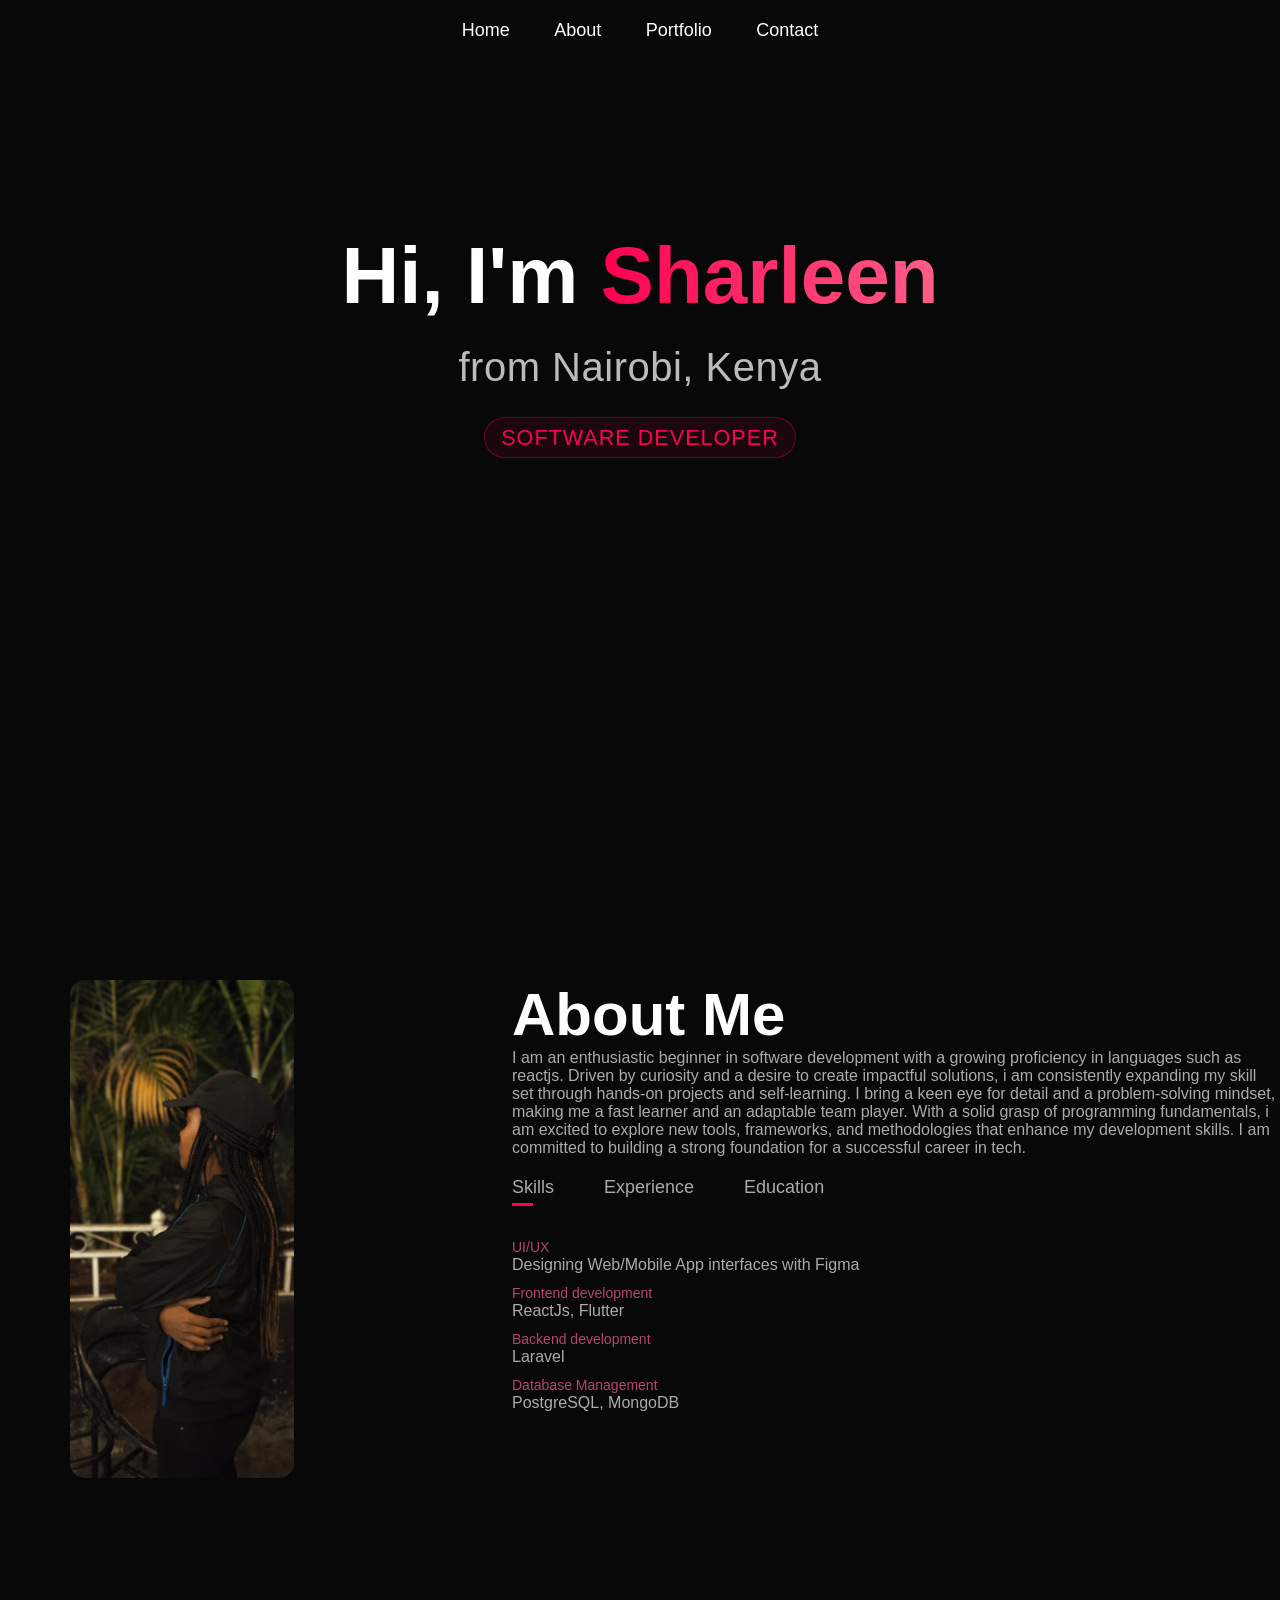
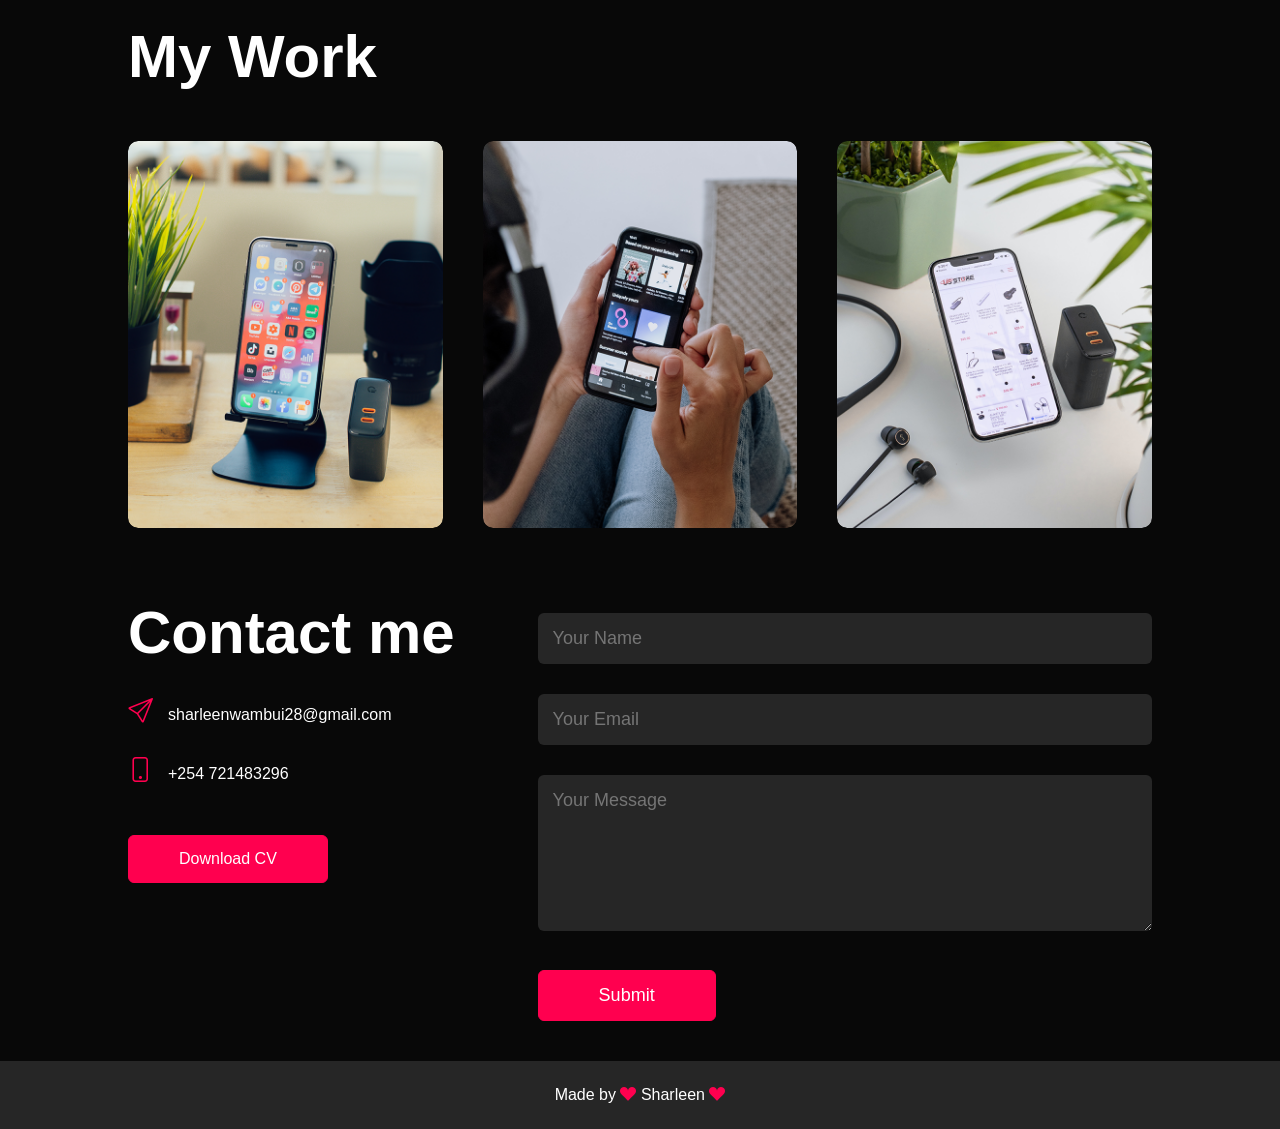
==== commit 2cc4a3dd: "About img change" ====
--- a/index.html
+++ b/index.html
@@ -42,7 +42,7 @@
     <div class="container" id="about">
         <div class="row">
             <div class="about-col-1">
-                <img src="personal-portfolio-img/images/Background2.jpeg">
+                <img src="personal-portfolio-img/images/Portfolio.jpeg">
                
             </div>
             <div class="about-col-2">
--- a/portfolio.css
+++ b/portfolio.css
@@ -120,7 +120,7 @@
     }
 }
 
-/*--------------ab0ut----------*/
+/*--------------about----------*/
 #about{
     padding: 80px 0;
     color: #ababab;
@@ -134,8 +134,10 @@
     flex-basis: 35%;
 }
 .about-col-1 img{
-    width: 90%;
-    height: 90%;
+    margin-left: 70px;
+   /* padding-left: 20px; */
+    width: 50%;
+    height: auto;
     border-radius: 15px;   
 }
 .about-col-2{
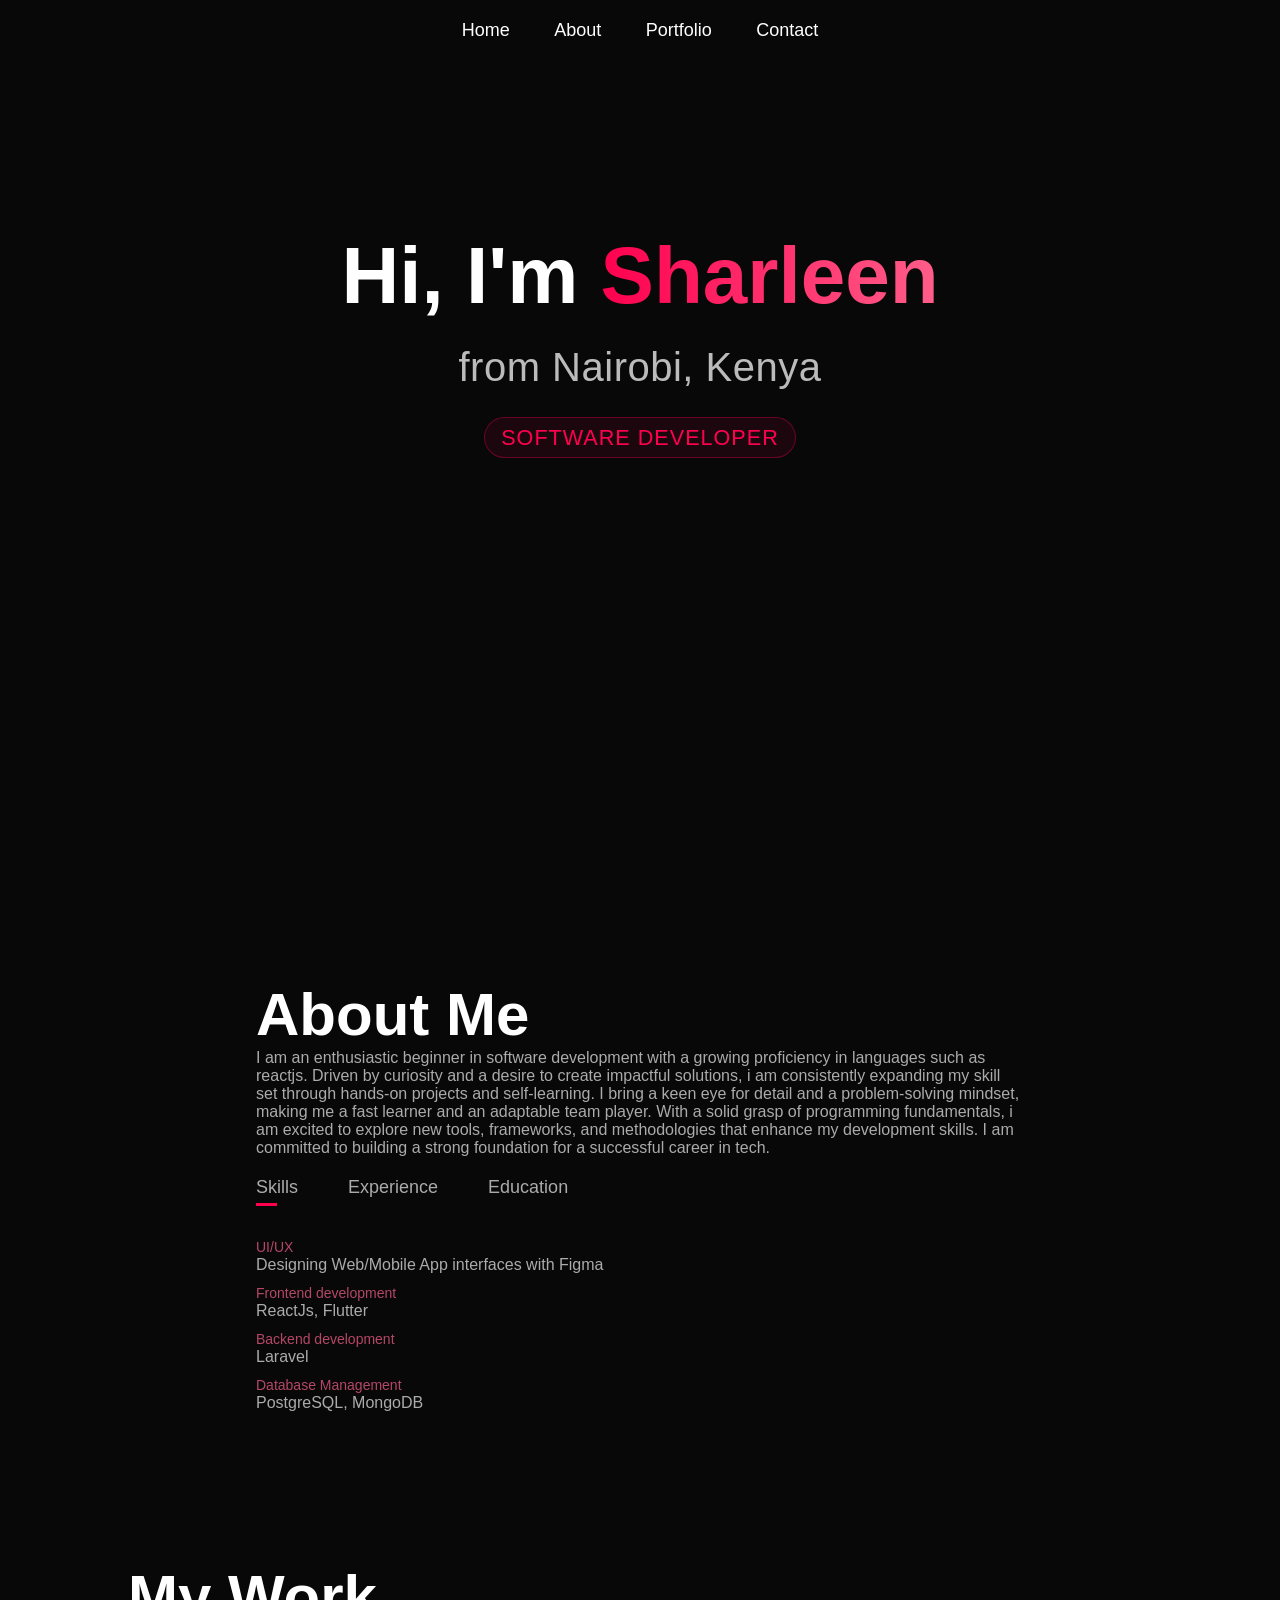
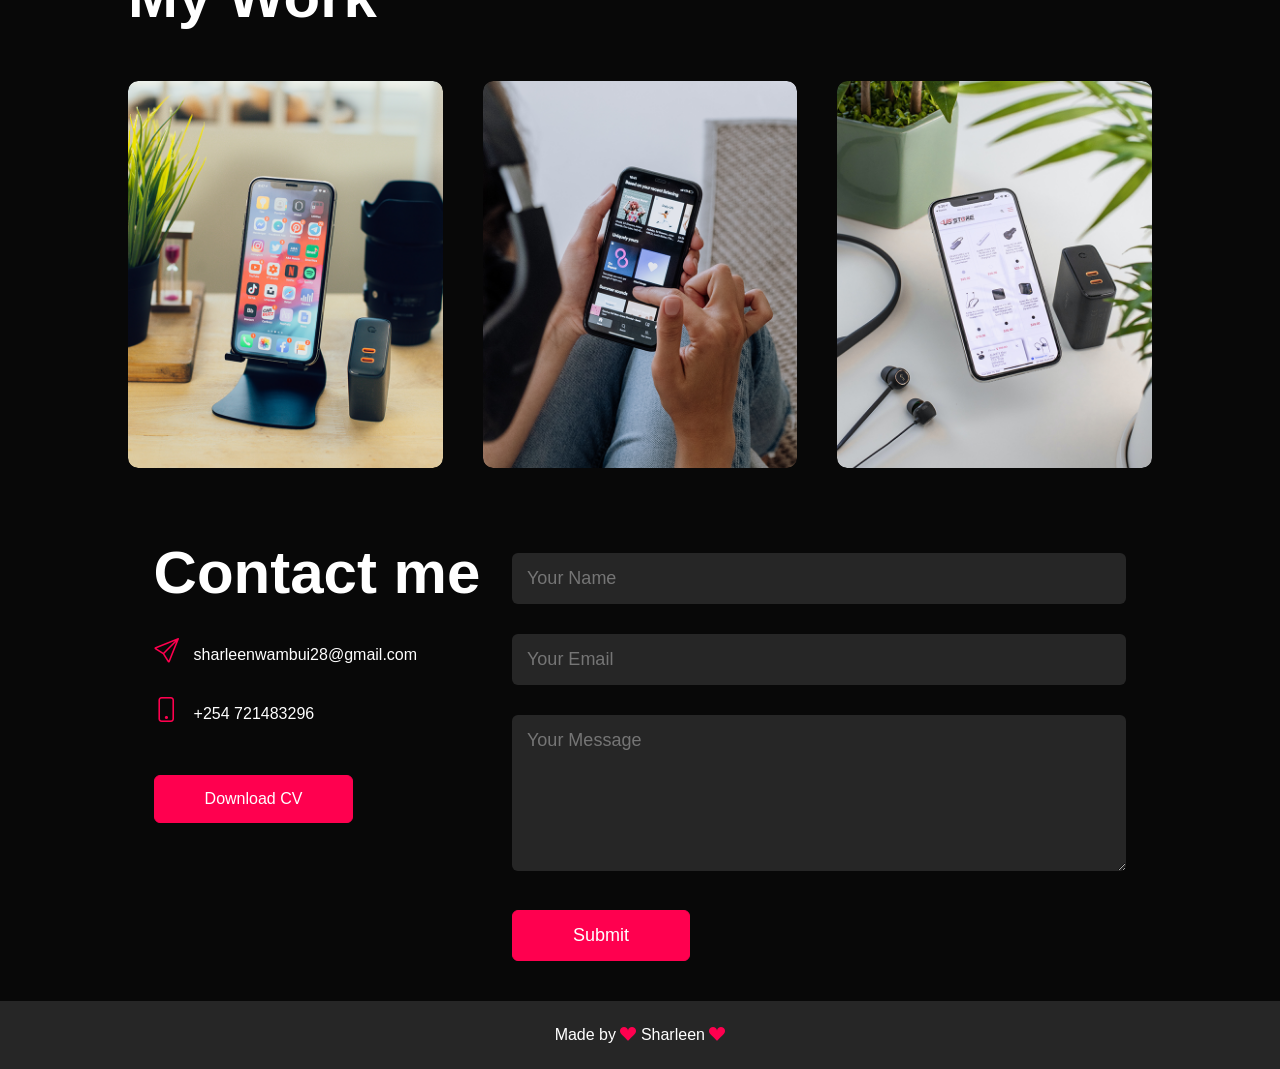
==== commit 2b8df1b0: "removed image" ====
--- a/index.html
+++ b/index.html
@@ -41,10 +41,10 @@
   
     <div class="container" id="about">
         <div class="row">
-            <div class="about-col-1">
+            <!-- <div class="about-col-1">
                 <img src="personal-portfolio-img/images/Portfolio.jpeg">
                
-            </div>
+            </div> -->
             <div class="about-col-2">
                 <h1 class="sub-title">About Me</h1>
                 <p> I am an enthusiastic beginner in software development with a growing proficiency in languages such as reactjs. 
--- a/portfolio.css
+++ b/portfolio.css
@@ -127,19 +127,13 @@
 }
 .row{
     display: flex;
-    justify-content: space-between;
-    flex-wrap: wrap;
+    justify-content: center;
+    
 }
 .about-col-1{
     flex-basis: 35%;
 }
-.about-col-1 img{
-    margin-left: 70px;
-   /* padding-left: 20px; */
-    width: 50%;
-    height: auto;
-    border-radius: 15px;   
-}
+
 .about-col-2{
     flex-basis: 60%;
 }
